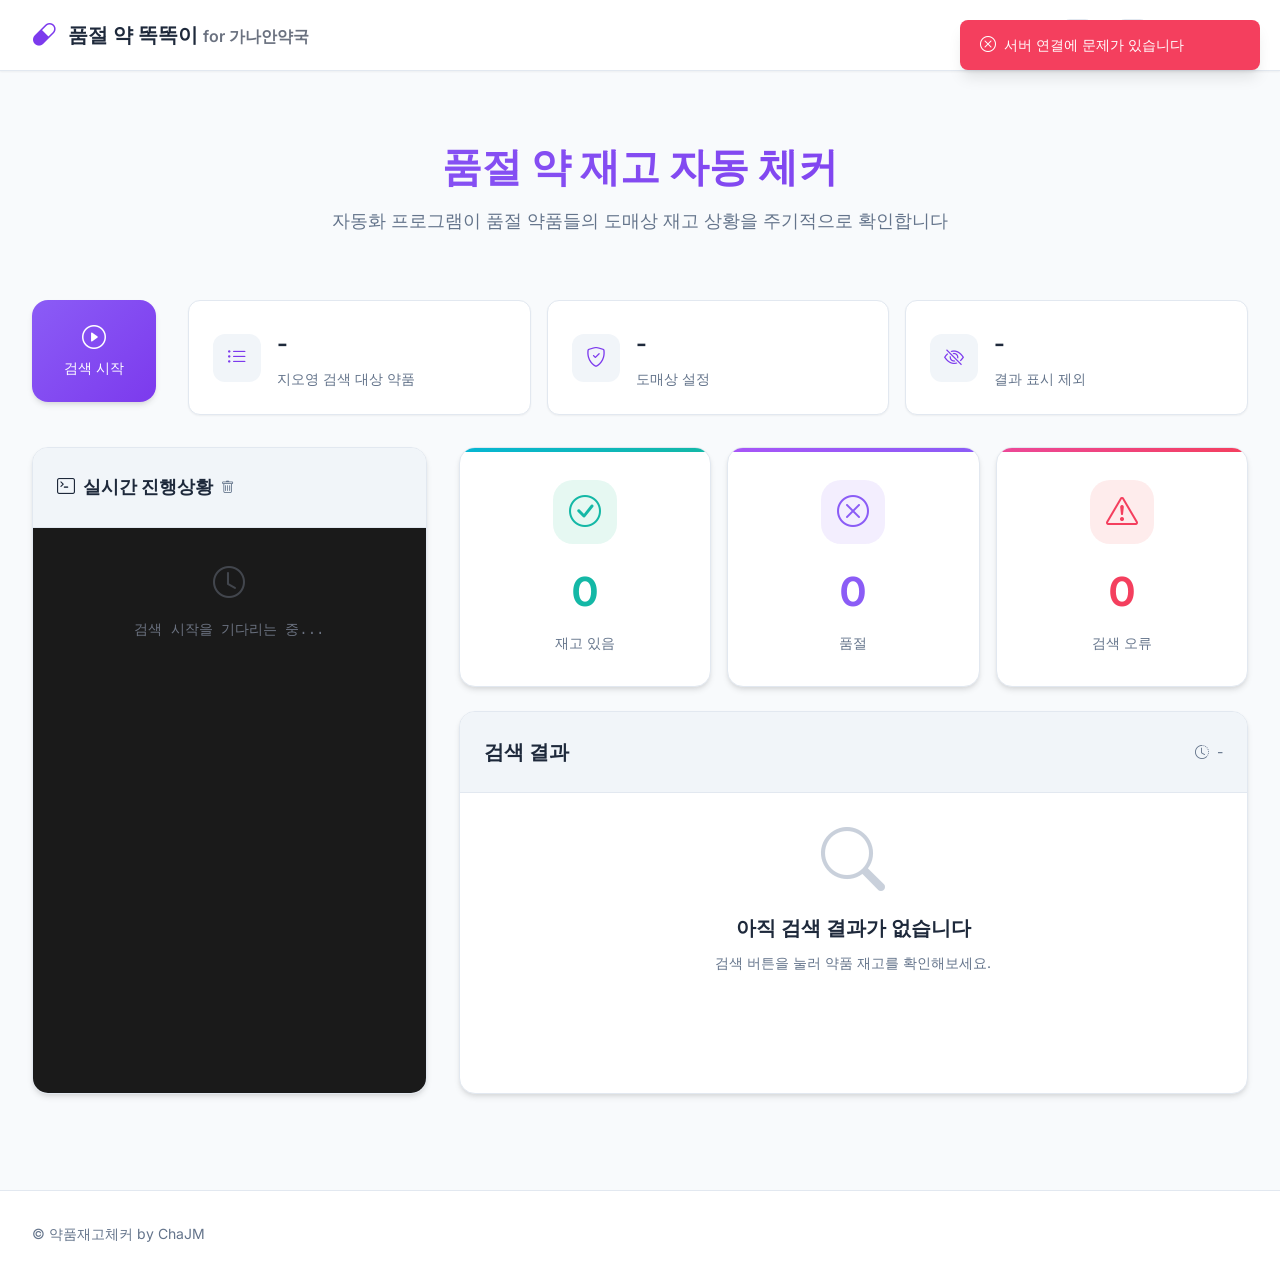
==== templates/index.html @ cde8f696 "Improve toast messages with context-aware search status" ====
<!DOCTYPE html>
<html lang="ko" data-theme="light">
<head>
    <meta charset="UTF-8">
    <meta name="viewport" content="width=device-width, initial-scale=1.0">
    <title>품절 약품 체커 - 스마트 대시보드</title>
    
    <!-- Fonts -->
    <link href="https://fonts.googleapis.com/css2?family=Inter:wght@300;400;500;600;700&display=swap" rel="stylesheet">
    <!-- Bootstrap Icons -->
    <link href="https://cdn.jsdelivr.net/npm/bootstrap-icons@1.11.0/font/bootstrap-icons.css" rel="stylesheet">
    
    <!-- Custom CSS -->
    <link href="/static/css/main.css" rel="stylesheet">
    <link href="/static/css/modals.css" rel="stylesheet">
    <link href="/static/css/tooltips.css" rel="stylesheet">
    <link href="/static/css/search-results.css" rel="stylesheet">
    <link href="/static/css/animations.css" rel="stylesheet">
</head>
<body>
    <!-- 상단 네비게이션 -->
    <nav class="top-nav">
        <div class="nav-content">
            <div class="nav-brand">
                <i class="bi bi-capsule"></i>
                <span>품절 약 똑똑이 <span style="color: #6b7280; font-size: 0.8em;">for 가나안약국</span></span>
            </div>
            <div class="nav-controls">
                <button id="systemSettingsBtn" class="system-settings-btn" title="시스템 설정">
                    <i class="bi bi-gear"></i>
                </button>
                <button id="themeToggle" class="theme-toggle" title="다크모드 전환">
                    <i class="bi bi-moon"></i>
                </button>
                <div class="connection-status">
                    <div id="connectionDot" class="status-dot"></div>
                    <span id="connectionText">연결 확인 중...</span>
                </div>
            </div>
        </div>
    </nav>

    <!-- 메인 컨테이너 -->
    <main class="main-container">
        <!-- 대시보드 헤더 -->
        <section class="dashboard-header">
            <h1>품절 약 재고 자동 체커</h1>
            <p class="subtitle">자동화 프로그램이 품절 약품들의 도매상 재고 상황을 주기적으로 확인합니다</p>
        </section>

        <!-- 컨트롤 패널 -->
        <section class="control-panel">
            <div class="control-card">
                <button id="actionBtn" class="control-btn primary">
                    <i class="bi bi-play-circle"></i>
                    <span>검색 시작</span>
                </button>
            </div>
            
            <!-- 상태 카드들 -->
            <div class="status-grid">
                <div class="status-card" id="drugListCard" style="cursor: pointer;">
                    <div class="status-icon">
                        <i class="bi bi-list-ul"></i>
                    </div>
                    <div class="status-content">
                        <h3 id="drugCount">-</h3>
                        <p>지오영 검색 대상 약품</p>
                    </div>
                </div>
                
                <div class="status-card" id="distributorCard" style="cursor: pointer;">
                    <div class="status-icon">
                        <i class="bi bi-shield-check"></i>
                    </div>
                    <div class="status-content">
                        <h3 id="distributorStatus">-</h3>
                        <p>도매상 설정</p>
                    </div>
                </div>
                
                <div class="status-card" id="exclusionListCard" style="cursor: pointer;">
                    <div class="status-icon">
                        <i class="bi bi-eye-slash"></i>
                    </div>
                    <div class="status-content">
                        <h3 id="exclusionCount">-</h3>
                        <p>결과 표시 제외</p>
                    </div>
                </div>
            </div>
        </section>

        <!-- 검색 결과 섹션 -->
        <section class="results-section">
            <!-- 실시간 로그 -->
            <div class="log-panel">
                <div class="log-header">
                    <h3><i class="bi bi-terminal"></i> 실시간 진행상황</h3>
                    <button id="clearLogBtn" class="clear-btn">
                        <i class="bi bi-trash"></i>
                    </button>
                </div>
                <div id="logContainer" class="log-content">
                    <div class="log-placeholder">
                        <i class="bi bi-clock"></i>
                        <span>검색 시작을 기다리는 중...</span>
                    </div>
                </div>
            </div>

            <!-- 결과 대시보드 -->
            <div class="results-dashboard">
                <!-- 결과 요약 -->
                <div class="results-summary">
                    <div class="summary-card success">
                        <div class="summary-icon">
                            <i class="bi bi-check-circle"></i>
                        </div>
                        <div class="summary-content">
                            <h2 id="foundCount">0</h2>
                            <p>재고 있음</p>
                        </div>
                    </div>
                    
                    <div class="summary-card warning">
                        <div class="summary-icon">
                            <i class="bi bi-x-circle"></i>
                        </div>
                        <div class="summary-content">
                            <h2 id="soldoutCount">0</h2>
                            <p>품절</p>
                        </div>
                    </div>
                    
                    <div class="summary-card danger">
                        <div class="summary-icon">
                            <i class="bi bi-exclamation-triangle"></i>
                        </div>
                        <div class="summary-content">
                            <h2 id="errorCount">0</h2>
                            <p>검색 오류</p>
                        </div>
                    </div>
                </div>

                <!-- 상세 결과 -->
                <div class="detailed-results">
                    <div class="results-header">
                        <h3>검색 결과</h3>
                        <div class="last-update">
                            <i class="bi bi-clock-history"></i>
                            <span id="lastUpdate">-</span>
                        </div>
                    </div>
                    <div id="searchResults" class="results-content">
                        <div class="empty-state">
                            <i class="bi bi-search"></i>
                            <h4>아직 검색 결과가 없습니다</h4>
                            <p>검색 버튼을 눌러 약품 재고를 확인해보세요.</p>
                        </div>
                    </div>
                </div>
            </div>
        </section>
    </main>

    <!-- 푸터 -->
    <footer class="footer">
        <div class="footer-content">
            <span>© 약품재고체커 by ChaJM</span>
        </div>
    </footer>

    <!-- 도매상 설정 모달 -->
    <div id="distributorModal" class="modal">
        <div class="modal-content">
            <div class="modal-header">
                <h2><i class="bi bi-shield-check"></i> 도매상 설정</h2>
                <button class="modal-close" id="closeModal">&times;</button>
            </div>
            <div class="modal-body">
                <form id="distributorForm">
                    <div class="distributor-controls">
                        <div class="controls-left">
                            <span class="controls-info">시스템 설정에서 도매상을 활성화/비활성화할 수 있습니다</span>
                        </div>
                        <div class="controls-right">
                            <button type="button" class="btn-cancel" id="cancelBtn">취소</button>
                            <button type="submit" class="btn-save">저장</button>
                        </div>
                    </div>
                    <div id="distributorList" class="distributor-list">
                        <!-- 동적으로 생성될 도매상 설정 폼들 -->
                    </div>
                </form>
            </div>
        </div>
    </div>

    <!-- 약품 목록 편집 모달 -->
    <div id="drugListModal" class="modal">
        <div class="modal-content">
            <div class="modal-header">
                <h2><i class="bi bi-list-ul"></i>지오영 검색 대상 약품 관리</h2>
                <button class="modal-close" id="closeDrugListModal">&times;</button>
            </div>
            <div class="modal-body">
                <div class="drug-list-controls">
                    <div class="controls-left">
                        <button type="button" class="btn-add-drug" id="addDrugBtn">
                            <i class="bi bi-plus-circle"></i> 약품 추가하기
                        </button>
                    </div>
                    <div class="controls-right">
                        <button type="button" class="btn-cancel" id="cancelDrugListBtn">취소</button>
                        <button type="button" class="btn-save" id="saveDrugListBtn">저장</button>
                    </div>
                </div>
                
                <div id="addDrugForm" class="add-drug-form" style="display: none;">
                    <div class="form-group">
                        <input type="text" id="newDrugName" placeholder="약품명을 입력하세요" maxlength="100">
                        <div class="form-actions">
                            <button type="button" class="btn-confirm" id="confirmAddBtn">확인</button>
                            <button type="button" class="btn-cancel-add" id="cancelAddBtn">취소</button>
                        </div>
                    </div>
                </div>
                
                <div id="drugListContainer" class="drug-list-container">
                    <!-- 동적으로 생성될 약품 목록 -->
                </div>
            </div>
        </div>
    </div>

    <!-- 결과 표시 제외 목록 편집 모달 -->
    <div id="exclusionListModal" class="modal">
        <div class="modal-content">
            <div class="modal-header">
                <h2><i class="bi bi-eye-slash"></i> 결과 표시 제외 목록 관리</h2>
                <button class="modal-close" id="closeExclusionListModal">&times;</button>
            </div>
            <div class="modal-body">
                <div class="exclusion-list-controls">
                    <div class="controls-left">
                        <span class="controls-info" id="exclusionInfoText">고정하지 않은 항목은 일정 기간 후 다시 알림 대상이 됩니다</span>
                    </div>
                    <div class="controls-right">
                        <button type="button" class="btn-cancel" id="cancelExclusionListBtn">취소</button>
                        <button type="button" class="btn-save" id="saveExclusionListBtn">저장</button>
                    </div>
                </div>
                
                <div id="exclusionListContainer" class="exclusion-list-container">
                    <!-- 동적으로 생성될 결과 표시 제외 목록 -->
                </div>
            </div>
        </div>
    </div>

    <!-- 시스템 설정 모달 -->
    <div id="systemSettingsModal" class="modal">
        <div class="modal-content">
            <div class="modal-header">
                <h2><i class="bi bi-gear"></i> 시스템 설정</h2>
                <button class="modal-close" id="closeSystemSettingsModal">&times;</button>
            </div>
            <div class="modal-body">
                <form id="systemSettingsForm">
                    <div class="system-settings-controls">
                        <div class="controls-left">
                            <span class="controls-info">시스템 변수, 도매상 활성화 설정</span>
                        </div>
                        <div class="controls-right">
                            <button type="button" class="btn-cancel" id="cancelSystemSettingsBtn">취소</button>
                            <button type="submit" class="btn-save">저장</button>
                        </div>
                    </div>
                    <div class="settings-section">
                        <h3><i class="bi bi-clock"></i> 모니터링 설정</h3>
                        <div class="form-group">
                            <label for="repeatInterval">반복 간격 (분)</label>
                            <input type="number" id="repeatInterval" min="1" max="1440" placeholder="15">
                            <small class="help-text">약품 재고 확인을 반복할 간격을 분 단위로 설정합니다</small>
                        </div>
                        <div class="form-group">
                            <label for="alertExclusionDays">결과 표시 제외 기간 (일)</label>
                            <input type="number" id="alertExclusionDays" min="1" max="365" placeholder="7">
                            <small class="help-text">결과 표시 제외 목록에 추가된 항목이 유지되는 기간입니다</small>
                        </div>
                    </div>
                    <div class="settings-section">
                        <h3><i class="bi bi-shop"></i> 도매상 활성화</h3>
                        <small class="help-text" style="display:block; margin-bottom: 1rem;">활성화된 도매상만 도매상 설정에서 아이디/비밀번호를 입력할 수 있습니다</small>
                        <div id="systemDistributorEnables" class="distributor-enables-list">
                            <!-- JS로 동적 생성 -->
                        </div>
                    </div>
                </form>
            </div>
        </div>
    </div>

    <!-- Custom JS -->
    <script src="/static/js/notification-manager.js"></script>
    <script src="/static/js/websocket-manager.js"></script>
    <script src="/static/js/tooltip-manager.js"></script>
    <script src="/static/js/main.js"></script>
    <script src="/static/js/distributor-modal.js"></script>
    <script src="/static/js/drug-list-modal.js"></script>
    <script src="/static/js/exclusion-list-modal.js"></script>
    <script src="/static/js/system-settings-modal.js"></script>
</body>
</html>
---- static/css/main.css ----
/* 약품 재고 체크 - 모던 대시보드 스타일 */

/* ============= CSS 변수 및 기본 설정 ============= */
:root {
  /* 라이트 테마 */
  --bg-primary: #ffffff;
  --bg-secondary: #f8fafc;
  --bg-tertiary: #f1f5f9;
  --text-primary: #1e293b;
  --text-secondary: #64748b;
  --text-muted: #94a3b8;
  --border-color: #e2e8f0;
  --shadow-sm: 0 1px 2px 0 rgba(0, 0, 0, 0.05);
  --shadow-md: 0 4px 6px -1px rgba(0, 0, 0, 0.1), 0 2px 4px -1px rgba(0, 0, 0, 0.06);
  --shadow-lg: 0 10px 15px -3px rgba(0, 0, 0, 0.1), 0 4px 6px -2px rgba(0, 0, 0, 0.05);
  
  /* 브랜드 컬러 - 모던하고 세련된 색상 조합 */
  --primary: #7c3aed;      /* 보라색 - 메인 액센트 */
  --primary-dark: #6d28d9;  /* 진한 보라 */
  --success: #14b8a6;      /* 청록색 - 긍정적 상태 */
  --warning: #8b5cf6;      /* 연보라 - 주의 상태 */
  --danger: #f43f5e;       /* 로즈핑크 - 긴급/오류 */
  
  /* 그라디언트 - 세련된 현대적 그라데이션 */
  --gradient-primary: linear-gradient(135deg, #8b5cf6 0%, #7c3aed 100%);
  --gradient-success: linear-gradient(135deg, #06b6d4 0%, #14b8a6 100%);
  --gradient-warning: linear-gradient(135deg, #a855f7 0%, #8b5cf6 100%);
  --gradient-danger: linear-gradient(135deg, #ec4899 0%, #f43f5e 100%);
}

/* 다크 테마 */
[data-theme="dark"] {
  --bg-primary: #0f172a;
  --bg-secondary: #1e293b;
  --bg-tertiary: #334155;
  --text-primary: #f8fafc;
  --text-secondary: #cbd5e1;
  --text-muted: #94a3b8;
  --border-color: #334155;
}

/* ============= 기본 요소 스타일링 ============= */
* {
  margin: 0;
  padding: 0;
  box-sizing: border-box;
}

body {
  font-family: 'Inter', -apple-system, BlinkMacSystemFont, 'Segoe UI', sans-serif;
  background: var(--bg-secondary);
  color: var(--text-primary);
  line-height: 1.6;
  transition: all 0.3s ease;
}

/* ============= 네비게이션 ============= */
.top-nav {
  background: var(--bg-primary);
  border-bottom: 1px solid var(--border-color);
  box-shadow: var(--shadow-sm);
  position: sticky;
  top: 0;
  z-index: 100;
}

.nav-content {
  max-width: 1400px;
  margin: 0 auto;
  padding: 1rem 2rem;
  display: flex;
  justify-content: space-between;
  align-items: center;
}

.nav-brand {
  display: flex;
  align-items: center;
  gap: 0.75rem;
  font-size: 1.25rem;
  font-weight: 600;
  color: var(--text-primary);
}

.nav-brand i {
  font-size: 1.5rem;
  color: var(--primary);
}

.nav-controls {
  display: flex;
  align-items: center;
  gap: 1.5rem;
}

.system-settings-btn, .theme-toggle {
  background: none;
  border: 1px solid var(--border-color);
  border-radius: 8px;
  padding: 0.5rem;
  color: var(--text-secondary);
  cursor: pointer;
  transition: all 0.2s ease;
}

.system-settings-btn:hover, .theme-toggle:hover {
  background: var(--bg-tertiary);
  color: var(--text-primary);
}

.connection-status {
  display: flex;
  align-items: center;
  gap: 0.5rem;
  font-size: 0.875rem;
  color: var(--text-secondary);
}

/* ============= 메인 컨테이너 ============= */
.main-container {
  max-width: 1400px;
  margin: 0 auto;
  padding: 2rem;
  display: flex;
  flex-direction: column;
  gap: 2rem;
}

/* ============= 대시보드 헤더 ============= */
.dashboard-header {
  text-align: center;
  padding: 2rem 0;
}

.dashboard-header h1 {
  font-size: 2.5rem;
  font-weight: 700;
  background: var(--gradient-primary);
  -webkit-background-clip: text;
  -webkit-text-fill-color: transparent;
  background-clip: text;
  margin-bottom: 0.5rem;
}

.subtitle {
  font-size: 1.125rem;
  color: var(--text-secondary);
  margin: 0;
}

/* ============= 컨트롤 패널 ============= */
.control-panel {
  display: grid;
  grid-template-columns: auto 1fr;
  gap: 2rem;
  align-items: start;
}

.control-card {
  display: flex;
  gap: 1rem;
}

.control-btn {
  display: flex;
  flex-direction: column;
  align-items: center;
  gap: 0.5rem;
  padding: 1.5rem 2rem;
  border: none;
  border-radius: 16px;
  font-size: 0.875rem;
  font-weight: 500;
  cursor: pointer;
  transition: all 0.3s ease;
  min-width: 120px;
  position: relative;
  overflow: hidden;
}

.control-btn i {
  font-size: 1.5rem;
}

.control-btn.primary {
  background: var(--gradient-primary);
  color: white;
  box-shadow: var(--shadow-md);
}

.control-btn.primary:hover:not(:disabled) {
  transform: translateY(-2px);
  box-shadow: var(--shadow-lg);
}

.control-btn.danger {
  background: var(--gradient-danger);
  color: white;
  box-shadow: var(--shadow-md);
}

.control-btn:disabled {
  opacity: 0.5;
  cursor: not-allowed;
  transform: none !important;
}

/* ============= 상태 그리드 ============= */
.status-grid {
  display: grid;
  grid-template-columns: repeat(auto-fit, minmax(200px, 1fr));
  gap: 1rem;
}

.status-card {
  background: var(--bg-primary);
  border: 1px solid var(--border-color);
  border-radius: 12px;
  padding: 1.5rem;
  display: flex;
  align-items: center;
  gap: 1rem;
  transition: all 0.3s ease;
  box-shadow: var(--shadow-sm);
}

.status-card:hover {
  transform: translateY(-2px);
  box-shadow: var(--shadow-md);
}

.status-icon {
  width: 48px;
  height: 48px;
  background: var(--bg-tertiary);
  border-radius: 12px;
  display: flex;
  align-items: center;
  justify-content: center;
  color: var(--primary);
  font-size: 1.25rem;
}

.status-content h3 {
  font-size: 1.5rem;
  font-weight: 600;
  color: var(--text-primary);
  margin-bottom: 0.25rem;
}

.status-content p {
  font-size: 0.875rem;
  color: var(--text-secondary);
  margin: 0;
}

/* ============= 결과 섹션 ============= */
.results-section {
  display: grid;
  grid-template-columns: 1fr 2fr;
  gap: 2rem;
}

/* ============= 로그 패널 ============= */
.log-panel {
  background: var(--bg-primary);
  border: 1px solid var(--border-color);
  border-radius: 16px;
  box-shadow: var(--shadow-md);
  overflow: hidden;
  display: flex;
  flex-direction: column;
  max-height: 850px;
}

.log-header {
  padding: 1.5rem;
  border-bottom: 1px solid var(--border-color);
  display: flex;
  justify-content: between;
  align-items: center;
  background: var(--bg-tertiary);
}

.log-header h3 {
  font-size: 1.125rem;
  font-weight: 600;
  color: var(--text-primary);
  margin: 0;
  display: flex;
  align-items: center;
  gap: 0.5rem;
}

.clear-btn {
  background: none;
  border: none;
  color: var(--text-secondary);
  cursor: pointer;
  padding: 0.5rem;
  border-radius: 6px;
  transition: all 0.2s ease;
}

.clear-btn:hover {
  background: var(--bg-secondary);
  color: var(--text-primary);
}

.log-content {
  flex: 1;
  overflow-y: auto;
  background: #1a1a1a;
  color: #ffffff;
  font-family: 'JetBrains Mono', 'Fira Code', 'Consolas', monospace;
  font-size: 0.875rem;
  line-height: 1.6;
}

.log-placeholder {
  padding: 2rem;
  text-align: center;
  color: #6b7280;
  display: flex;
  flex-direction: column;
  align-items: center;
  gap: 0.5rem;
}

.log-placeholder i {
  font-size: 2rem;
  opacity: 0.5;
}

/* 로그 라인 스타일 */
.log-line {
  padding: 0.5rem 1rem;
  border-bottom: 1px solid rgba(255, 255, 255, 0.05);
  white-space: pre-wrap;
  word-break: break-word;
}

.log-line:last-child {
  border-bottom: none;
}

.log-line.log-info { color: #d1d5db; }
.log-line.log-success { color: #d1d5db; }
.log-line.log-warning { color: #d1d5db; }
.log-line.log-error { color: #d1d5db; }
.log-line.log-search { color: #d1d5db; }

/* 스크롤바 스타일링 */
.log-content::-webkit-scrollbar {
  width: 6px;
}

.log-content::-webkit-scrollbar-track {
  background: #2a2a2a;
}

.log-content::-webkit-scrollbar-thumb {
  background: #4a4a4a;
  border-radius: 3px;
}

.log-content::-webkit-scrollbar-thumb:hover {
  background: #6a6a6a;
}

/* ============= 결과 대시보드 ============= */
.results-dashboard {
  display: flex;
  flex-direction: column;
  gap: 1.5rem;
}

/* ============= 결과 요약 ============= */
.results-summary {
  display: grid;
  grid-template-columns: repeat(3, 1fr);
  gap: 1rem;
}

.summary-card {
  background: var(--bg-primary);
  border: 1px solid var(--border-color);
  border-radius: 16px;
  padding: 2rem;
  text-align: center;
  box-shadow: var(--shadow-md);
  transition: all 0.3s ease;
  position: relative;
  overflow: hidden;
}

.summary-card::before {
  content: '';
  position: absolute;
  top: 0;
  left: 0;
  right: 0;
  height: 4px;
  background: var(--gradient-primary);
}

.summary-card.success::before {
  background: var(--gradient-success);
}

.summary-card.warning::before {
  background: var(--gradient-warning);
}

.summary-card.danger::before {
  background: var(--gradient-danger);
}

.summary-card:hover {
  transform: translateY(-4px);
  box-shadow: var(--shadow-lg);
}

.summary-icon {
  width: 64px;
  height: 64px;
  margin: 0 auto 1rem;
  border-radius: 20px;
  display: flex;
  align-items: center;
  justify-content: center;
  font-size: 2rem;
}

.summary-card.success .summary-icon {
  background: rgba(16, 185, 129, 0.1);
  color: var(--success);
}

.summary-card.warning .summary-icon {
  background: rgba(139, 92, 246, 0.1);
  color: var(--warning);
}

.summary-card.danger .summary-icon {
  background: rgba(239, 68, 68, 0.1);
  color: var(--danger);
}

.summary-content h2 {
  font-size: 2.5rem;
  font-weight: 700;
  margin-bottom: 0.5rem;
}

.summary-card.success h2 { color: var(--success); }
.summary-card.warning h2 { color: var(--warning); }
.summary-card.danger h2 { color: var(--danger); }

.summary-content p {
  font-size: 0.875rem;
  font-weight: 500;
  color: var(--text-secondary);
  margin: 0;
}

/* ============= 상세 결과 ============= */
.detailed-results {
  background: var(--bg-primary);
  border: 1px solid var(--border-color);
  border-radius: 16px;
  box-shadow: var(--shadow-md);
  overflow: hidden;
}

.results-header {
  padding: 1.5rem;
  border-bottom: 1px solid var(--border-color);
  display: flex;
  justify-content: space-between;
  align-items: center;
  background: var(--bg-tertiary);
}

.results-header h3 {
  font-size: 1.25rem;
  font-weight: 600;
  color: var(--text-primary);
  margin: 0;
}

.last-update {
  display: flex;
  align-items: center;
  gap: 0.5rem;
  font-size: 0.875rem;
  color: var(--text-secondary);
}

.results-content {
  padding: 1rem;
  min-height: 300px;
}
/* 3열 결과 컬럼 구성 */
.results-columns {
  display: grid;
  grid-template-columns: repeat(3, 1fr);
  gap: 1rem;
}

.results-col {
  background: var(--bg-primary);
  border: 1px solid var(--border-color);
  border-radius: 12px;
  overflow: hidden;
  box-shadow: var(--shadow-sm);
}


.col-body {
  padding: 0.75rem;
  display: flex;
  flex-direction: column;
  gap: 0.5rem;
  max-height: 380px;
  overflow-y: auto;
}

/* 반응형 */
@media (max-width: 1200px) {
  .results-columns { grid-template-columns: 1fr; }
}

.empty-state {
  text-align: center;
  color: var(--text-secondary);
}

.empty-state i {
  font-size: 4rem;
  color: var(--text-muted);
  margin-bottom: 1rem;
  opacity: 0.5;
}

.empty-state h4 {
  font-size: 1.25rem;
  font-weight: 600;
  margin-bottom: 0.5rem;
  color: var(--text-primary);
}

.empty-state p {
  font-size: 0.875rem;
  margin: 0;
}

/* ============= 상태 점 ============= */
.status-dot {
  width: 8px;
  height: 8px;
  border-radius: 50%;
  background: var(--text-muted);
  animation: pulse 2s infinite;
}

.status-dot.connected {
  background: var(--success);
}

.status-dot.disconnected {
  background: var(--danger);
}

.status-dot.searching {
  background: var(--warning);
}

@keyframes pulse {
  0%, 100% { opacity: 1; }
  50% { opacity: 0.5; }
}

/* ============= 푸터 ============= */
.footer {
  background: var(--bg-primary);
  border-top: 1px solid var(--border-color);
  margin-top: 4rem;
}

.footer-content {
  max-width: 1400px;
  margin: 0 auto;
  padding: 2rem;
  display: flex;
  justify-content: space-between;
  align-items: center;
  font-size: 0.875rem;
  color: var(--text-secondary);
}

/* ============= 반응형 디자인 ============= */
@media (max-width: 1200px) {
  .results-section {
    grid-template-columns: 1fr;
  }
  
  .control-panel {
    grid-template-columns: 1fr;
    text-align: center;
  }
}

@media (max-width: 768px) {
  .main-container {
    padding: 1rem;
  }
  
  .nav-content {
    padding: 1rem;
    flex-direction: column;
    gap: 1rem;
  }
  
  .dashboard-header h1 {
    font-size: 2rem;
  }
  
  .control-card {
    flex-direction: column;
    align-items: stretch;
  }
  
  .status-grid {
    grid-template-columns: 1fr;
  }
  
  .results-summary {
    grid-template-columns: 1fr;
  }
  
  .footer-content {
    flex-direction: column;
    gap: 1rem;
    text-align: center;
  }
  
  .log-content {
    height: 250px;
  }
}

/* ============= 애니메이션 ============= */
.fade-in {
  animation: fadeIn 0.5s ease-in-out;
}

@keyframes fadeIn {
  from { opacity: 0; transform: translateY(20px); }
  to { opacity: 1; transform: translateY(0); }
}

/* ============= 로딩 스피너 ============= */
.loading-spinner {
  display: inline-block;
  width: 16px;
  height: 16px;
  border: 2px solid rgba(255, 255, 255, 0.3);
  border-radius: 50%;
  border-top-color: currentColor;
  animation: spin 0.8s linear infinite;
}

@keyframes spin {
  to { transform: rotate(360deg); }
}

/* ============= 실시간 결과 카드 ============= */
.real-time-results {
    display: flex;
    flex-direction: column;
    gap: 0.75rem;
    max-height: 400px;
    overflow-y: auto;
    padding: 1rem;
}

.drug-result-card {
    background: var(--bg-primary);
    border: 1px solid var(--border-color);
    border-radius: 8px;
    padding: 1rem;
    transition: all 0.3s ease;
    border-left: 4px solid var(--dist-color, var(--text-muted));
}

.drug-header {
    display: flex;
    align-items: center;
    justify-content: space-between;
    margin-bottom: 0.5rem;
}

.drug-title {
    display: flex;
    align-items: center;
    gap: 0.5rem;
}

.drug-actions {
    display: flex;
    align-items: center;
    gap: 0.5rem;
}

.btn-exclusion {
    background: transparent;
    border: 1px solid var(--border-color);
    border-radius: 6px;
    padding: 0.25rem 0.5rem;
    color: var(--text-secondary);
    cursor: pointer;
    font-size: 0.875rem;
    transition: all 0.2s ease;
    display: flex;
    align-items: center;
    justify-content: center;
    min-width: 32px;
    height: 32px;
}

.btn-exclusion:hover {
    background: var(--bg-tertiary);
    color: var(--text-primary);
    border-color: var(--text-secondary);
}

.btn-exclusion:disabled {
    opacity: 0.6;
    cursor: not-allowed;
}

.btn-exclusion.btn-exclusion-added {
    background: var(--success);
    color: white;
    border-color: var(--success);
}

.btn-exclusion.btn-exclusion-added:hover {
    background: var(--success);
    color: white;
    border-color: var(--success);
}

.empty-state-small {
    text-align: center;
    padding: 2rem 1rem;
    color: var(--text-muted);
}

.empty-state-small i {
    font-size: 2rem;
    margin-bottom: 0.5rem;
    opacity: 0.6;
}

.empty-state-small p {
    margin: 0;
    font-size: 0.875rem;
}

.drug-header h5 {
    margin: 0;
    font-size: 0.9rem;
    font-weight: 500;
    color: var(--text-primary);
}

.drug-stock {
    display: flex;
    gap: 1rem;
}

.stock-item {
    font-size: 0.875rem;
    font-weight: 600;
    color: var(--text-primary);
    background: var(--bg-tertiary);
    padding: 0.375rem 0.75rem;
    border-radius: 6px;
    border: 1px solid var(--border-color);
}


/* ============= 유틸리티 클래스 ============= */
.text-center { text-align: center; }
.text-left { text-align: left; }
.text-right { text-align: right; }

.d-flex { display: flex; }
.d-grid { display: grid; }
.d-none { display: none; }

.gap-1 { gap: 0.5rem; }
.gap-2 { gap: 1rem; }
.gap-3 { gap: 1.5rem; }

.mt-1 { margin-top: 0.5rem; }
.mt-2 { margin-top: 1rem; }
.mb-1 { margin-bottom: 0.5rem; }
.mb-2 { margin-bottom: 1rem; }

/* ============= 긴급 알림 팝업 ============= */
.urgent-alert-popup {
  position: fixed;
  top: 0;
  left: 0;
  width: 100%;
  height: 100%;
  background: rgba(0, 0, 0, 0.7);
  backdrop-filter: blur(4px);
  z-index: 9999;
  display: flex;
  align-items: center;
  justify-content: center;
  opacity: 0;
  transition: opacity 0.3s ease;
}

.urgent-alert-popup.show {
  opacity: 1;
}

.urgent-alert-content {
  background: var(--bg-primary);
  border-radius: 16px;
  box-shadow: var(--shadow-lg);
  width: 90%;
  max-width: 500px;
  overflow: hidden;
  transform: scale(0.9);
  transition: transform 0.3s ease;
  border: 3px solid var(--danger);
}

.urgent-alert-popup.show .urgent-alert-content {
  transform: scale(1);
}

.urgent-alert-header {
  background: var(--gradient-danger);
  color: white;
  padding: 1.5rem 2rem;
  display: flex;
  align-items: center;
  gap: 1rem;
  position: relative;
}

.urgent-icon {
  font-size: 1.5rem;
  animation: urgentBell 2s infinite;
}

.urgent-alert-header h3 {
  margin: 0;
  font-size: 1.25rem;
  font-weight: 600;
  flex: 1;
}

.urgent-close-btn {
  background: none;
  border: none;
  color: white;
  cursor: pointer;
  padding: 0.5rem;
  border-radius: 4px;
  transition: background-color 0.2s ease;
}

.urgent-close-btn:hover {
  background: rgba(255, 255, 255, 0.2);
}

.urgent-alert-body {
  padding: 2rem;
}

.urgent-drug-info h4 {
  margin: 0 0 1rem 0;
  color: var(--text-primary);
  font-size: 1.125rem;
  font-weight: 600;
}

.urgent-stock-info {
  display: flex;
  gap: 1rem;
  margin-bottom: 1rem;
}

.urgent-stock-info .stock-item {
  background: var(--bg-secondary);
  padding: 0.5rem 1rem;
  border-radius: 8px;
  font-size: 0.875rem;
  font-weight: 500;
  color: var(--text-secondary);
}

.urgent-distributor {
  margin-bottom: 1rem;
}

.urgent-alert-footer {
  padding: 1rem 2rem 2rem;
  display: flex;
  flex-direction: column;
  gap: 1rem;
}

.auto-close-countdown {
  display: flex;
  justify-content: center;
  align-items: center;
}

.countdown-text {
  font-size: 0.875rem;
  color: var(--text-secondary);
  background: var(--bg-secondary);
  padding: 0.5rem 1rem;
  border-radius: 6px;
  border: 1px solid var(--border-color);
}

.urgent-question {
  text-align: center;
  font-size: 0.95rem;
  color: var(--text-primary);
  font-weight: 500;
  padding: 0.5rem 0;
  line-height: 1.5;
}

.urgent-buttons {
  display: flex;
  justify-content: center;
  gap: 1rem;
}

.urgent-buttons button {
  padding: 0.75rem 2rem;
  border: none;
  border-radius: 8px;
  font-weight: 500;
  font-size: 0.875rem;
  cursor: pointer;
  transition: all 0.2s ease;
  min-width: 80px;
}

.urgent-buttons .btn-cancel {
  background: var(--bg-tertiary);
  color: var(--text-primary);
  border: 1px solid var(--border-color);
}

.urgent-buttons .btn-cancel:hover {
  background: var(--bg-secondary);
  border-color: var(--text-secondary);
}

.urgent-buttons .btn-confirm {
  background: var(--gradient-danger);
  color: white;
}

.urgent-buttons .btn-confirm:hover:not(:disabled) {
  transform: translateY(-1px);
  box-shadow: 0 4px 12px rgba(239, 68, 68, 0.3);
}

.urgent-buttons .btn-confirm:disabled {
  opacity: 0.7;
  cursor: not-allowed;
  transform: none !important;
}

@keyframes urgentBell {
  0%, 50%, 100% { transform: rotate(0deg); }
  10%, 30% { transform: rotate(-10deg); }
  20%, 40% { transform: rotate(10deg); }
}

/* ============= 긴급 로그 스타일 ============= */
.log-urgent {
  background: linear-gradient(90deg, rgba(244, 63, 94, 0.1) 0%, rgba(244, 63, 94, 0.05) 100%);
  border-left: 4px solid var(--danger);
  color: var(--danger);
  font-weight: 600;
  animation: urgentLogPulse 2s infinite;
}

@keyframes urgentLogPulse {
  0%, 100% { opacity: 1; }
  50% { opacity: 0.8; }
}
---- static/css/modals.css ----
/* 모달 스타일 모음 - 도매상 모달 및 약품 목록 모달 */

/* ============= 공통 모달 스타일 ============= */
.modal {
  display: none;
  position: fixed;
  z-index: 1000;
  left: 0;
  top: 0;
  width: 100%;
  height: 100%;
  background-color: rgba(0, 0, 0, 0.5);
  backdrop-filter: blur(4px);
}

.modal.show {
  display: flex;
  align-items: center;
  justify-content: center;
  animation: modalFadeIn 0.3s ease;
}

.modal-content {
  background: var(--bg-primary);
  border-radius: 16px;
  box-shadow: var(--shadow-lg);
  width: 90%;
  max-width: 600px;
  max-height: 80vh;
  overflow: hidden;
  animation: modalSlideIn 0.3s ease;
}

.modal-header {
  display: flex;
  justify-content: space-between;
  align-items: center;
  padding: 1.5rem 2rem;
  border-bottom: 1px solid var(--border-color);
  background: var(--bg-tertiary);
}

.modal-header h2 {
  margin: 0;
  font-size: 1.25rem;
  font-weight: 600;
  color: var(--text-primary);
  display: flex;
  align-items: center;
  gap: 0.5rem;
}

.modal-close {
  background: none;
  border: none;
  font-size: 1.5rem;
  color: var(--text-secondary);
  cursor: pointer;
  padding: 0.25rem;
  border-radius: 4px;
  transition: all 0.2s ease;
}

.modal-close:hover {
  background: var(--bg-secondary);
  color: var(--text-primary);
}

.modal-body {
  padding: 2rem;
  max-height: 60vh;
  overflow-y: auto;
}

/* 모달 액션 버튼 */
.modal-actions {
  display: flex;
  gap: 1rem;
  justify-content: flex-end;
  margin-top: 2rem;
  padding-top: 1.5rem;
  border-top: 1px solid var(--border-color);
}

.btn-cancel, .btn-save {
  padding: 0.75rem 1.5rem;
  border-radius: 8px;
  font-size: 0.875rem;
  font-weight: 500;
  cursor: pointer;
  transition: all 0.2s ease;
  border: none;
}

.btn-cancel {
  background: var(--bg-tertiary);
  color: var(--text-secondary);
}

.btn-cancel:hover {
  background: var(--border-color);
  color: var(--text-primary);
}

.btn-save {
  background: var(--gradient-primary);
  color: white;
  min-width: 80px;
}

.btn-save:hover {
  transform: translateY(-1px);
  box-shadow: var(--shadow-md);
}

.btn-save:disabled,
.btn-save.disabled {
  opacity: 0.5;
  cursor: not-allowed;
  transform: none;
  background: var(--bg-tertiary);
  color: var(--text-muted);
}

.btn-save:disabled:hover,
.btn-save.disabled:hover {
  opacity: 0.5;
  transform: none;
  box-shadow: none;
}

/* 모달 애니메이션 */
@keyframes modalFadeIn {
  from { opacity: 0; }
  to { opacity: 1; }
}

@keyframes modalSlideIn {
  from { 
    opacity: 0; 
    transform: translateY(-50px) scale(0.95);
  }
  to { 
    opacity: 1; 
    transform: translateY(0) scale(1);
  }
}

/* ============= 도매상 모달 전용 스타일 ============= */

/* 도매상 컨트롤 (상단 버튼) */
.distributor-controls {
  display: flex;
  justify-content: space-between;
  align-items: center;
  margin-bottom: 1.5rem;
}

/* 도매상 리스트 */
.distributor-list {
  display: flex;
  flex-direction: column;
  gap: 1.5rem;
}

.distributor-section {
  border: 1px solid var(--border-color);
  border-radius: 12px;
  padding: 1.5rem;
  background: var(--bg-secondary);
}

.distributor-header {
  display: flex;
  align-items: center;
  gap: 1rem;
  margin-bottom: 1rem;
}

.distributor-checkbox {
  display: flex;
  align-items: center;
  gap: 0.5rem;
}

.distributor-checkbox input[type="checkbox"] {
  width: 18px;
  height: 18px;
  accent-color: var(--primary);
  cursor: pointer;
}

.distributor-name {
  font-size: 1.125rem;
  font-weight: 600;
  color: var(--text-primary);
  margin: 0;
}

.distributor-form {
  display: grid;
  grid-template-columns: 1fr 1fr;
  gap: 1rem;
  margin-top: 1rem;
}

.form-group {
  display: flex;
  flex-direction: row;
  align-items: center;
  gap: 0.5rem;
}

.form-group label {
  font-size: 0.875rem;
  font-weight: 500;
  color: var(--text-secondary);
}

.form-group input {
  padding: 0.75rem;
  border: 1px solid var(--border-color);
  border-radius: 8px;
  font-size: 0.875rem;
  background: var(--bg-primary);
  color: var(--text-primary);
  transition: border-color 0.2s ease;
}

.form-group input:focus {
  outline: none;
  border-color: var(--primary);
  box-shadow: 0 0 0 3px rgba(59, 130, 246, 0.1);
}

.form-group input:disabled {
  background: var(--bg-tertiary);
  color: var(--text-muted);
  cursor: not-allowed;
}

/* ============= 커스텀 드롭다운 ============= */
.custom-select {
  position: relative;
  display: inline-block;
}

.custom-select-trigger {
  display: flex;
  align-items: center;
  gap: 0.5rem;
  padding: 0.75rem 0.875rem;
  border: 1px solid var(--border-color);
  border-radius: 8px;
  font-size: 0.875rem;
  background: var(--bg-primary);
  color: var(--text-primary);
  cursor: pointer;
  transition: border-color 0.2s ease, box-shadow 0.2s ease;
  white-space: nowrap;
  min-width: 80px;
}

.custom-select-trigger svg {
  transition: transform 0.2s ease;
  flex-shrink: 0;
  color: var(--text-secondary);
}

.custom-select.open .custom-select-trigger {
  border-color: var(--primary);
  box-shadow: 0 0 0 3px rgba(124, 58, 237, 0.1);
}

.custom-select.open .custom-select-trigger svg {
  transform: rotate(180deg);
}

.custom-select-options {
  position: absolute;
  top: calc(100% + 4px);
  left: 0;
  min-width: 100%;
  background: var(--bg-primary);
  border: 1px solid var(--border-color);
  border-radius: 8px;
  box-shadow: var(--shadow-lg);
  z-index: 200;
  overflow: hidden;
  opacity: 0;
  transform: translateY(-4px);
  pointer-events: none;
  transition: opacity 0.15s ease, transform 0.15s ease;
}

.custom-select.open .custom-select-options {
  opacity: 1;
  transform: translateY(0);
  pointer-events: all;
}

.custom-select-option {
  padding: 0.625rem 0.875rem;
  font-size: 0.875rem;
  color: var(--text-primary);
  cursor: pointer;
  transition: background 0.1s ease;
  white-space: nowrap;
}

.custom-select-option:hover {
  background: var(--bg-secondary);
}

.custom-select-option.selected {
  color: var(--primary);
  font-weight: 600;
  background: var(--bg-tertiary);
}

.custom-select.disabled .custom-select-trigger {
  background: var(--bg-tertiary);
  color: var(--text-muted);
  cursor: not-allowed;
}

/* ============= 약품 목록 모달 전용 스타일 ============= */

/* 약품 추가 컨트롤 */
.drug-list-controls {
  display: flex;
  justify-content: space-between;
  align-items: center;
  margin-bottom: 1.5rem;
}

.controls-left {
  display: flex;
  align-items: center;
}

.controls-right {
  display: flex;
  gap: 0.75rem;
  align-items: center;
  flex-shrink: 0;
  margin-left: 1rem;
}

.btn-add-drug {
  display: flex;
  align-items: center;
  gap: 0.5rem;
  padding: 0.75rem 1rem;
  background: var(--gradient-primary);
  color: white;
  border: none;
  border-radius: 8px;
  font-size: 0.875rem;
  font-weight: 500;
  cursor: pointer;
  transition: all 0.2s ease;
}

.btn-add-drug:hover {
  transform: translateY(-1px);
  box-shadow: var(--shadow-md);
}

.btn-add-drug i {
  font-size: 1rem;
}

/* 약품 추가 폼 */
.add-drug-form {
  background: var(--bg-secondary);
  padding: 1rem;
  border-radius: 8px;
  margin-bottom: 1.5rem;
  border: 1px solid var(--border-color);
}

.add-drug-form .form-group {
  display: flex;
  gap: 0.75rem;
  align-items: center;
}

.add-drug-form input {
  flex: 1;
  padding: 0.75rem;
  border: 1px solid var(--border-color);
  border-radius: 6px;
  font-size: 0.875rem;
  background: var(--bg-primary);
  color: var(--text-primary);
}

.add-drug-form input:focus {
  outline: none;
  border-color: var(--primary);
  box-shadow: 0 0 0 3px rgba(59, 130, 246, 0.1);
}

.form-actions {
  display: flex;
  gap: 0.5rem;
}

.btn-confirm, .btn-cancel-add {
  padding: 0.75rem 1rem;
  border: none;
  border-radius: 6px;
  font-size: 0.875rem;
  font-weight: 500;
  cursor: pointer;
  transition: all 0.2s ease;
}

.btn-confirm {
  background: var(--success);
  color: white;
}

.btn-confirm:hover {
  background: #059669;
}

.btn-cancel-add {
  background: var(--bg-tertiary);
  color: var(--text-secondary);
}

.btn-cancel-add:hover {
  background: var(--border-color);
  color: var(--text-primary);
}

/* 약품 목록 컨테이너 */
.drug-list-container {
  max-height: 400px;
  overflow-y: auto;
  border: 1px solid var(--border-color);
  border-radius: 8px;
  background: var(--bg-primary);
}

/* 빈 목록 상태 */
.empty-drug-list {
  display: flex;
  flex-direction: column;
  align-items: center;
  justify-content: center;
  padding: 3rem 2rem;
  text-align: center;
  color: var(--text-muted);
}

.empty-drug-list i {
  font-size: 3rem;
  margin-bottom: 1rem;
  opacity: 0.5;
}

.empty-drug-list p {
  margin-bottom: 0.5rem;
}

.empty-drug-list .text-muted {
  font-size: 0.875rem;
}

/* 약품 목록 헤더 */
.drug-list-header {
  padding: 1rem;
  background: var(--bg-secondary);
  border-bottom: 1px solid var(--border-color);
  font-weight: 500;
  color: var(--text-secondary);
  font-size: 0.875rem;
}

/* 약품 아이템들 */
.drug-items {
  padding: 0;
}

.drug-item {
  display: flex;
  align-items: center;
  justify-content: space-between;
  padding: 0.75rem 1rem;
  border-bottom: 1px solid var(--border-color);
  transition: background-color 0.2s ease;
}

.drug-item:hover {
  background: var(--bg-secondary);
}

.drug-item:last-child {
  border-bottom: none;
}

/* 새로 추가된 약품 스타일 */
.drug-item.newly-added {
  background: linear-gradient(90deg, rgba(16, 185, 129, 0.1) 0%, rgba(16, 185, 129, 0.05) 100%);
  border-left: 4px solid var(--success);
  animation: newItemGlow 0.5s ease-in-out;
}

.drug-item.newly-added:hover {
  background: linear-gradient(90deg, rgba(16, 185, 129, 0.15) 0%, rgba(16, 185, 129, 0.08) 100%);
}

.drug-item.newly-added .drug-number {
  background: var(--success);
  color: white;
}

.drug-item.newly-added .drug-name {
  color: var(--success);
  font-weight: 600;
}

@keyframes newItemGlow {
  0% {
    transform: scale(1);
    box-shadow: 0 0 0 0 rgba(16, 185, 129, 0.4);
  }
  50% {
    transform: scale(1.02);
    box-shadow: 0 0 0 8px rgba(16, 185, 129, 0.1);
  }
  100% {
    transform: scale(1);
    box-shadow: 0 0 0 0 rgba(16, 185, 129, 0);
  }
}

.drug-info {
  display: flex;
  align-items: center;
  gap: 0.75rem;
}

.drug-number {
  display: flex;
  align-items: center;
  justify-content: center;
  width: 2rem;
  height: 2rem;
  background: var(--bg-tertiary);
  color: var(--text-secondary);
  border-radius: 50%;
  font-size: 0.75rem;
  font-weight: 600;
}

.drug-name {
  font-weight: 500;
  color: var(--text-primary);
}

.drug-remove-btn {
  display: flex;
  align-items: center;
  justify-content: center;
  width: 2rem;
  height: 2rem;
  background: none;
  border: none;
  color: var(--text-muted);
  cursor: pointer;
  border-radius: 4px;
  transition: all 0.2s ease;
}

.drug-remove-btn:hover {
  background: var(--danger);
  color: white;
  transform: scale(1.1);
}

.drug-remove-btn i {
  font-size: 0.875rem;
}

/* 약품 액션 버튼들 */
.drug-actions {
  display: flex;
  align-items: center;
  gap: 0.5rem;
}

.drug-urgent-btn {
  display: flex;
  align-items: center;
  justify-content: center;
  width: 2rem;
  height: 2rem;
  background: none;
  border: none;
  color: var(--text-muted);
  cursor: pointer;
  border-radius: 4px;
  transition: all 0.2s ease;
}

.drug-urgent-btn:hover {
  color: var(--warning);
  background: rgba(139, 92, 246, 0.1);
  transform: scale(1.05);
}

.drug-urgent-btn.urgent {
  color: var(--danger);
  background: rgba(239, 68, 68, 0.1);
}

.drug-urgent-btn.urgent:hover {
  background: rgba(239, 68, 68, 0.2);
  transform: scale(1.05);
}

.drug-urgent-btn i {
  font-size: 0.875rem;
}

/* 긴급 알림 표시 */
.drug-item.urgent {
  background: linear-gradient(90deg, rgba(239, 68, 68, 0.1) 0%, rgba(239, 68, 68, 0.05) 100%);
  border-left: 4px solid var(--danger);
}

.drug-item.urgent:hover {
  background: linear-gradient(90deg, rgba(239, 68, 68, 0.15) 0%, rgba(239, 68, 68, 0.08) 100%);
}

.urgent-indicator {
  color: var(--danger);
  font-size: 0.875rem;
  margin-left: 0.5rem;
  animation: urgentPulse 2s infinite;
}

@keyframes urgentPulse {
  0%, 100% { opacity: 1; }
  50% { opacity: 0.6; }
}

/* ============= 반응형 모달 ============= */
@media (max-width: 768px) {
  .modal-content {
    width: 95%;
    max-height: 90vh;
  }
  
  .modal-header, .modal-body {
    padding: 1rem;
  }
  
  .distributor-form {
    grid-template-columns: 1fr;
  }
  
  .modal-actions {
    flex-direction: column-reverse;
  }
}

/* ============= 결과 표시 제외 모달 전용 스타일 ============= */

/* 결과 표시 제외 컨트롤 */
.exclusion-list-controls {
  display: flex;
  justify-content: space-between;
  align-items: center;
  margin-bottom: 1.5rem;
}

.controls-info {
  color: var(--text-secondary);
  font-size: 0.875rem;
  font-style: italic;
}

/* 결과 표시 제외 목록 컨테이너 */
.exclusion-list-container {
  max-height: 500px;
  overflow-y: auto;
  border: 1px solid var(--border-color);
  border-radius: 8px;
  background: var(--bg-primary);
}

/* 빈 목록 상태 */
.empty-exclusion-list {
  display: flex;
  flex-direction: column;
  align-items: center;
  justify-content: center;
  padding: 3rem 2rem;
  text-align: center;
  color: var(--text-muted);
}

.empty-exclusion-list i {
  font-size: 3rem;
  margin-bottom: 1rem;
  opacity: 0.5;
  color: var(--success);
}

.empty-exclusion-list p {
  margin-bottom: 0.5rem;
}

.empty-exclusion-list .text-muted {
  font-size: 0.875rem;
}

/* 결과 표시 제외 목록 헤더 */
.exclusion-list-header {
  padding: 1rem;
  background: var(--bg-secondary);
  border-bottom: 1px solid var(--border-color);
  font-weight: 500;
  color: var(--text-secondary);
  font-size: 0.875rem;
}

/* 섹션 구분 */
.exclusion-section {
  border-bottom: 1px solid var(--border-color);
}

.exclusion-section:last-child {
  border-bottom: none;
}

.section-title {
  display: flex;
  align-items: center;
  gap: 0.5rem;
  padding: 1rem;
  background: var(--bg-tertiary);
  border-bottom: 1px solid var(--border-color);
  font-weight: 600;
  color: var(--text-primary);
}

.section-title i {
  font-size: 1rem;
}

.section-title small {
  margin-left: auto;
  font-size: 0.75rem;
  color: var(--text-muted);
  font-weight: normal;
}

.pinned-section .section-title {
  background: rgba(59, 130, 246, 0.05);
  color: var(--primary);
}

/* 결과 표시 제외 아이템들 */
.exclusion-items {
  padding: 0;
}

.exclusion-item {
  display: flex;
  align-items: center;
  justify-content: space-between;
  padding: 1rem;
  border-bottom: 1px solid var(--border-color);
  transition: background-color 0.2s ease;
}

.exclusion-item:hover {
  background: var(--bg-secondary);
}

.exclusion-item:last-child {
  border-bottom: none;
}

.exclusion-item.pinned {
  background: rgba(59, 130, 246, 0.02);
}

.exclusion-item.pinned:hover {
  background: rgba(59, 130, 246, 0.05);
}

.exclusion-info {
  flex: 1;
  display: flex;
  flex-direction: column;
  gap: 0.25rem;
}

.exclusion-main {
  display: flex;
  align-items: center;
  gap: 0.5rem;
}

.pin-indicator {
  color: var(--primary);
  font-size: 0.875rem;
}

.exclusion-drug-name {
  font-weight: 500;
  color: var(--text-primary);
  font-size: 0.9rem;
}

.exclusion-meta {
  display: flex;
  align-items: center;
  gap: 0.5rem;
  font-size: 0.8rem;
  color: var(--text-muted);
}

.exclusion-distributor {
  font-weight: 500;
}

.exclusion-separator {
  opacity: 0.5;
}

.exclusion-date {
  font-family: 'Courier New', monospace;
}

/* 결과 표시 제외 액션 버튼들 */
.exclusion-actions {
  display: flex;
  gap: 0.5rem;
  align-items: center;
}

.exclusion-pin-btn, .exclusion-remove-btn {
  display: flex;
  align-items: center;
  justify-content: center;
  width: 2rem;
  height: 2rem;
  background: none;
  border: none;
  cursor: pointer;
  border-radius: 4px;
  transition: all 0.2s ease;
  font-size: 0.875rem;
}

.exclusion-pin-btn {
  color: var(--text-muted);
}

.exclusion-pin-btn:hover {
  background: var(--primary);
  color: white;
  transform: scale(1.1);
}

.exclusion-pin-btn.pinned {
  background: var(--primary);
  color: white;
}

.exclusion-pin-btn.pinned:hover {
  background: var(--text-muted);
}

.exclusion-remove-btn {
  color: var(--text-muted);
}

.exclusion-remove-btn:hover {
  background: var(--danger);
  color: white;
  transform: scale(1.1);
}

/* ============= 시스템 설정 모달 전용 스타일 ============= */

/* 시스템 설정 컨트롤 (상단 버튼) */
.system-settings-controls {
  display: flex;
  justify-content: space-between;
  align-items: center;
  margin-bottom: 1.5rem;
}

/* 설정 섹션 */
.settings-section {
  margin-bottom: 2rem;
}

.settings-section h3 {
  display: flex;
  align-items: center;
  gap: 0.5rem;
  margin: 0 0 1.5rem 0;
  font-size: 1.125rem;
  font-weight: 600;
  color: var(--text-primary);
  padding-bottom: 0.75rem;
  border-bottom: 1px solid var(--border-color);
}

.settings-section h3 i {
  font-size: 1rem;
  color: var(--primary);
}

.settings-section .form-group {
  display: flex;
  flex-direction: column;
  align-items: stretch;
  gap: 0.5rem;
  margin-bottom: 1.5rem;
}

.settings-section .form-group label {
  font-size: 0.875rem;
  font-weight: 600;
  color: var(--text-primary);
}

.settings-section .form-group input {
  padding: 0.75rem;
  border: 1px solid var(--border-color);
  border-radius: 8px;
  font-size: 0.875rem;
  background: var(--bg-primary);
  color: var(--text-primary);
  transition: border-color 0.2s ease;
}

.settings-section .form-group input:focus {
  outline: none;
  border-color: var(--primary);
  box-shadow: 0 0 0 3px rgba(59, 130, 246, 0.1);
}

.help-text {
  font-size: 0.75rem;
  color: var(--text-muted);
  margin-top: 0.25rem;
  line-height: 1.4;
}

/* 시스템 설정 모달 크기 조정 */
#systemSettingsModal .modal-content {
  max-width: 500px;
}

/* ============= 도매상 활성화 목록 (시스템 설정 모달) ============= */

.distributor-enables-list {
  display: flex;
  flex-direction: column;
  gap: 0.5rem;
}

.distributor-enable-item {
  display: flex;
  align-items: center;
  gap: 0.75rem;
  padding: 0.75rem 1rem;
  border: 1px solid var(--border-color);
  border-radius: 8px;
  background: var(--bg-secondary);
  cursor: pointer;
  transition: background 0.15s ease;
  user-select: none;
}

.distributor-enable-item:hover {
  background: var(--bg-tertiary);
}

.distributor-enable-item input[type="checkbox"] {
  width: 17px;
  height: 17px;
  accent-color: var(--primary);
  cursor: pointer;
  flex-shrink: 0;
}

.distributor-enable-item span {
  font-size: 0.9rem;
  font-weight: 500;
  color: var(--text-primary);
}

/* ============= 도매상 설정 모달 — 빈 상태 ============= */

.empty-distributor-settings {
  display: flex;
  flex-direction: column;
  align-items: center;
  justify-content: center;
  padding: 3rem 2rem;
  text-align: center;
  color: var(--text-muted);
}

.empty-distributor-settings i {
  font-size: 2.5rem;
  margin-bottom: 1rem;
  opacity: 0.4;
}

.empty-distributor-settings p {
  margin: 0 0 0.4rem 0;
  font-weight: 500;
  font-size: 1rem;
  color: var(--text-secondary);
}

.empty-distributor-settings small {
  font-size: 0.8rem;
  color: var(--text-muted);
}

/* ============= 색상 선택 드롭다운 (도매상 모달) ============= */
.color-select .custom-select-trigger {
  display: flex;
  align-items: center;
  gap: 0.5rem;
}

.color-preview {
  width: 20px;
  height: 20px;
  border-radius: 50%;
  flex-shrink: 0;
}

.color-select-options {
  display: grid;
  grid-template-columns: repeat(5, 1fr);
  gap: 0.375rem;
  padding: 0.5rem;
}

.color-select-option {
  display: flex;
  align-items: center;
  justify-content: center;
  padding: 0.25rem;
  border-radius: 6px;
  cursor: pointer;
  transition: background 0.15s ease;
}

.color-select-option:hover {
  background: var(--bg-tertiary);
}

.color-select-option.selected {
  background: var(--bg-tertiary);
  box-shadow: inset 0 0 0 2px var(--text-secondary);
}

.color-dot {
  width: 22px;
  height: 22px;
  border-radius: 50%;
}
---- static/css/tooltips.css ----
/* 툴팁 관련 스타일 */

/* 공통 status-card 툴팁 스타일 */
.status-card {
    position: relative;
}

.distributor-tooltip,
.status-tooltip {
    position: absolute;
    top: -10px;
    left: 50%;
    transform: translateX(-50%) translateY(-100%);
    background: var(--bg-primary);
    border: 1px solid var(--border-color);
    border-radius: 8px;
    padding: 0.75rem;
    box-shadow: var(--shadow-lg);
    z-index: 1000;
    min-width: 280px;
    max-width: 350px;
    opacity: 0;
    visibility: hidden;
    transition: all 0.2s ease;
    pointer-events: none;
}

.error-tooltip {
    position: absolute;
    top: 100%;
    left: 50%;
    transform: translateX(-50%);
    background: var(--bg-primary);
    border: 1px solid var(--border-color);
    border-radius: 8px;
    padding: 0.75rem;
    box-shadow: var(--shadow-lg);
    z-index: 1000;
    min-width: 240px;
    max-width: 280px;
    opacity: 0;
    visibility: hidden;
    transition: all 0.2s ease;
    pointer-events: none;
}

.distributor-tooltip::after,
.status-tooltip::after,
.error-tooltip::after {
    content: '';
    position: absolute;
    top: 100%;
    left: 50%;
    transform: translateX(-50%);
    border: 6px solid transparent;
    border-top-color: var(--bg-primary);
}

.distributor-tooltip::before,
.status-tooltip::before,
.error-tooltip::before {
    content: '';
    position: absolute;
    top: 100%;
    left: 50%;
    transform: translateX(-50%);
    border: 7px solid transparent;
    border-top-color: var(--border-color);
    margin-top: 1px;
}

.status-card:hover .distributor-tooltip,
.status-card:hover .status-tooltip {
    opacity: 1;
    visibility: visible;
    transform: translateX(-50%) translateY(-100%) translateY(-5px);
}

.summary-card:hover .error-tooltip,
.summary-card.danger:hover .error-tooltip {
    opacity: 1;
    visibility: visible;
    transform: translateX(-50%) translateY(-100%) translateY(-5px);
}

.tooltip-item {
    display: flex;
    align-items: center;
    gap: 0.5rem;
    padding: 0.2rem 0;
    font-size: 0.875rem;
    color: var(--text-primary);
    min-width: 0; /* flex item이 축소될 수 있도록 */
    text-align: left;
}

.tooltip-item:not(:last-child) {
    border-bottom: 1px solid var(--border-color);
    padding-bottom: 0.3rem;
    margin-bottom: 0.2rem;
}

.tooltip-item span {
    font-weight: 500;
    flex: 1;
    white-space: nowrap;
    overflow: hidden;
    text-overflow: ellipsis;
    min-width: 0; /* 말줄임을 위해 필요 */
}

.tooltip-item i {
    flex-shrink: 0; /* 아이콘은 축소되지 않도록 */
}

.tooltip-more {
    text-align: center;
    padding: 0;
    color: var(--text-muted);
    font-size: 0.7rem;
    font-weight: 600;
    letter-spacing: 0.2rem;
    margin-top: 0;
}

/* 토스트 알림 스타일 */
.toast {
    font-family: var(--font-primary);
    font-size: 0.875rem;
    font-weight: 500;
    box-shadow: 0 4px 12px rgba(0, 0, 0, 0.15);
    border: none;
    backdrop-filter: blur(10px);
}

.toast-success {
    background: linear-gradient(135deg, var(--success) 0%, #059669 100%);
}

.toast-error {
    background: linear-gradient(135deg, var(--danger) 0%, #dc2626 100%);
}
---- static/css/search-results.css ----
/* 검색 결과 관련 스타일 */

/* 검색 결과 그리드 */
.drugs-grid {
    display: grid;
    grid-template-columns: repeat(auto-fit, minmax(250px, 1fr));
    gap: 1rem;
    margin-top: 1rem;
}

.drug-card {
    background: var(--bg-tertiary);
    border-radius: 8px;
    padding: 1rem;
    border-left: 4px solid var(--dist-color, var(--success));
}

.drug-card h5 {
    margin: 0 0 0.5rem 0;
    color: var(--text-primary);
    font-weight: 600;
}

.drug-card-header {
    display: flex;
    justify-content: space-between;
    align-items: center;
    margin-bottom: 0.5rem;
    gap: 0.5rem;
}

.drug-card-header h5 {
    margin: 0;
    flex: 1;
}

.drug-info {
    display: flex;
    gap: 0.5rem;
    flex-wrap: wrap;
}

.stock-badge {
    background: var(--primary);
    color: white;
    padding: 2px 8px;
    border-radius: 4px;
    font-size: 0.75rem;
}

.stock-info {
    color: var(--text-secondary);
    font-size: 0.875rem;
}

/* 알림 및 상태 메시지 */
.alert-success {
    background: rgba(16, 185, 129, 0.1);
    border: 1px solid rgba(16, 185, 129, 0.2);
    border-radius: 8px;
    padding: 1rem;
    color: var(--success);
}

.alert-success h4 {
    margin: 0;
    display: flex;
    align-items: center;
    gap: 0.5rem;
}

.more-drugs {
    background: var(--bg-secondary);
    border: 2px dashed var(--border-color);
    border-radius: 8px;
    padding: 1rem;
    display: flex;
    align-items: center;
    justify-content: center;
    color: var(--text-secondary);
    font-style: italic;
}

/* 실시간 검색 결과 컬럼 스타일 */
.results-columns {
    display: grid;
    grid-template-columns: repeat(auto-fit, minmax(300px, 1fr));
    gap: 1.5rem;
    margin-top: 1rem;
}

.results-col {
    background: var(--bg-secondary);
    border-radius: 12px;
    overflow: hidden;
    border: 1px solid var(--border-color);
}

.col-header {
    padding: 1rem;
    font-weight: 600;
    display: flex;
    align-items: center;
    gap: 0.5rem;
    color: white;
    font-size: 1rem;
}

.col-header.success,
.col-header.warning {
    background: var(--text-secondary);
}


.col-body {
    padding: 1rem;
    max-height: 400px;
    overflow-y: auto;
}

.drug-result-card {
    background: var(--bg-primary);
    border-radius: 8px;
    padding: 0.75rem;
    margin-bottom: 0.75rem;
    border-left: 4px solid var(--dist-color, var(--border-color));
    opacity: 0;
    animation: fadeIn 0.3s ease forwards;
    position: relative;
}

/* 도매상 색상 배경 틴트 */
.drug-result-card::after {
    content: '';
    position: absolute;
    inset: 0;
    border-radius: 8px;
    background: var(--dist-color, transparent);
    opacity: 0.06;
    pointer-events: none;
    z-index: 0;
}

.drug-result-card > * {
    position: relative;
    z-index: 1;
}


.drug-result-card:last-child {
    margin-bottom: 0;
}

.drug-stock {
    display: flex;
    gap: 0.5rem;
    flex-wrap: wrap;
}

.stock-item {
    background: var(--bg-tertiary);
    padding: 0.375rem 0.75rem;
    border-radius: 6px;
    font-size: 0.8rem;
    font-weight: 600;
    color: var(--text-primary);
    border: 1px solid var(--border-color);
}

/* 도매상 배지 스타일 — --dist-color CSS 변수 기반 (하드코딩 없음)
   새 도매상 추가 시 CSS 수정 불필요. 카드의 --dist-color 값이 자동 반영됩니다. */
.distributor-badge {
    padding: 0.25rem 0.5rem;
    border-radius: 12px;
    font-size: 0.8rem;
    font-weight: 600;
    letter-spacing: 0.5px;
    white-space: nowrap;
    flex-shrink: 0;
    background: var(--bg-tertiary);
    color: var(--dist-color, var(--text-primary));
    border: 2px solid var(--dist-color, var(--border-color));
    position: relative;
}

/* drug-header 스타일 개선 */
.drug-header {
    display: flex;
    align-items: center;
    justify-content: space-between;
    gap: 0.5rem;
    margin-bottom: 0.5rem;
}

.drug-title {
    display: flex;
    align-items: center;
    gap: 0.5rem;
    flex: 1;
    min-width: 0;
}

.drug-title h5 {
    margin: 0;
    font-size: 0.9rem;
    font-weight: 600;
    color: var(--text-primary);
    flex: 1;
    min-width: 0; /* flexbox 텍스트 줄임 허용 */
}
---- static/css/animations.css ----
/* 애니메이션 관련 스타일 */

/* 하이라이트 애니메이션 */
.summary-card.highlight {
    animation: highlight 2s ease-in-out;
}

@keyframes highlight {
    0%, 100% { transform: scale(1); }
    50% { transform: scale(1.05); }
}

/* 검색 중 버튼 애니메이션 */
.control-btn.searching {
    background: var(--gradient-warning) !important;
    animation: searching-pulse 1.5s ease-in-out infinite;
}

@keyframes searching-pulse {
    0%, 100% { opacity: 1; }
    50% { opacity: 0.7; }
}

/* 페이드인 애니메이션 */
@keyframes fadeIn {
    from {
        opacity: 0;
        transform: translateY(10px);
    }
    to {
        opacity: 1;
        transform: translateY(0);
    }
}

/* 페이드인 클래스 */
.fade-in {
    animation: fadeIn 0.3s ease forwards;
}
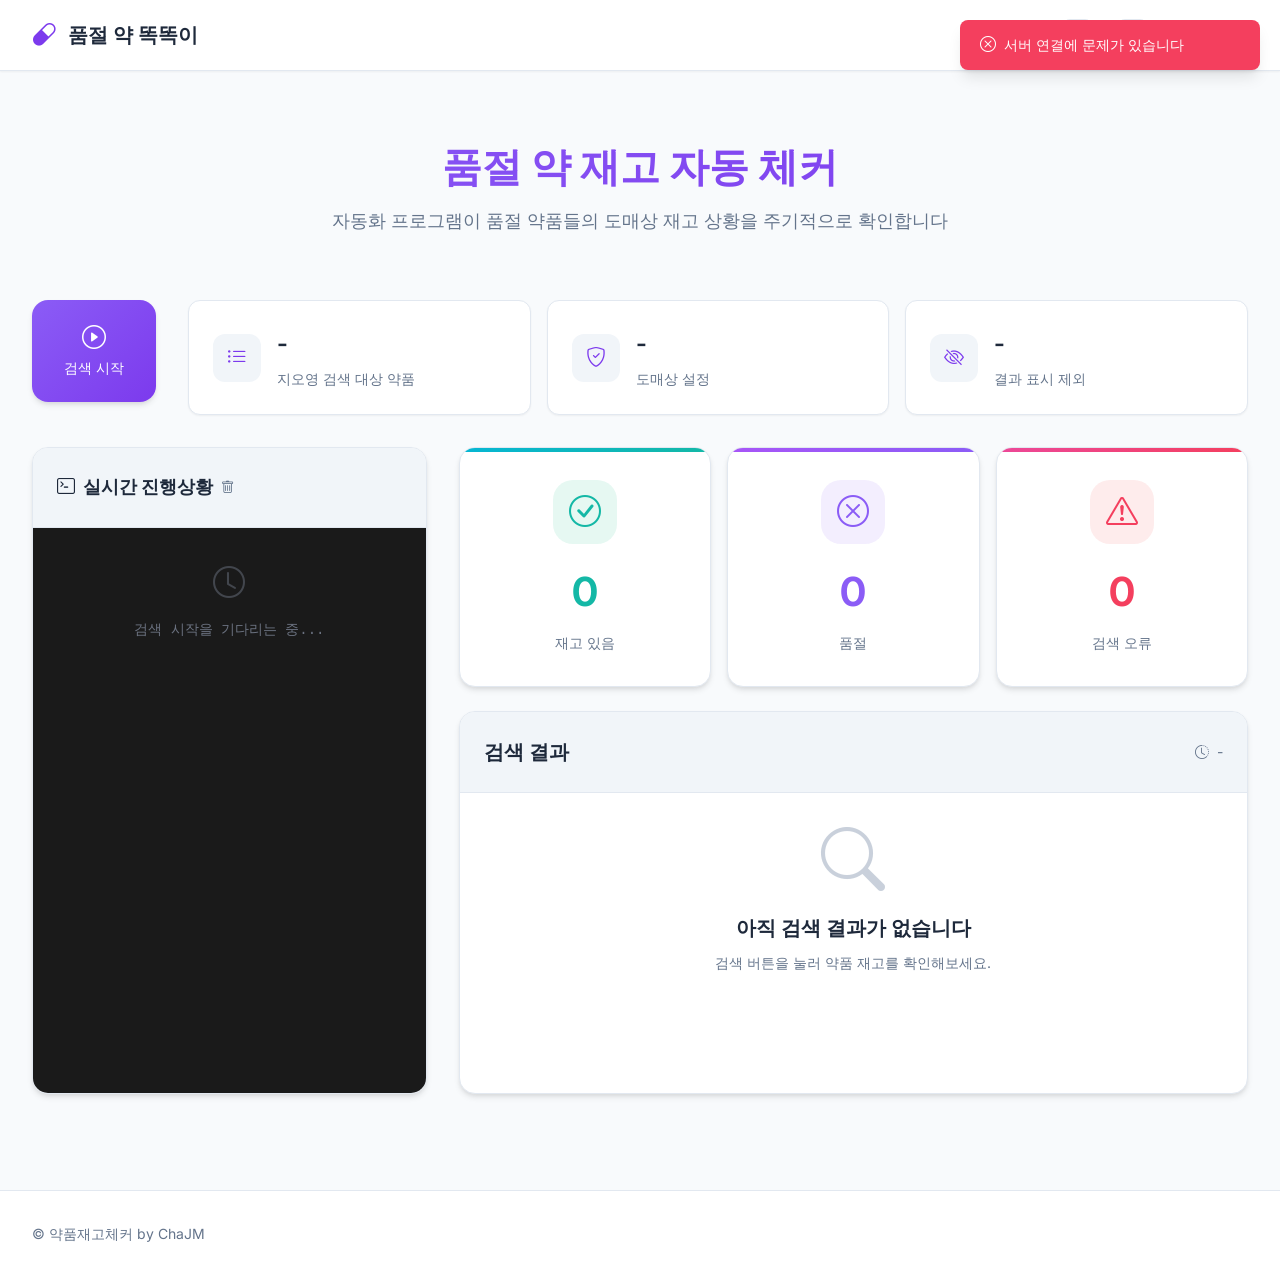
==== commit 46d320c1: "Add build_config.json-based per-pharmacy distributor customization with registry filtering and dynam" ====
--- a/templates/index.html
+++ b/templates/index.html
@@ -23,7 +23,7 @@
         <div class="nav-content">
             <div class="nav-brand">
                 <i class="bi bi-capsule"></i>
-                <span>품절 약 똑똑이 <span style="color: #6b7280; font-size: 0.8em;">for 가나안약국</span></span>
+                <span>품절 약 똑똑이 <span id="pharmacyLabel" style="color: #6b7280; font-size: 0.8em;"></span></span>
             </div>
             <div class="nav-controls">
                 <button id="systemSettingsBtn" class="system-settings-btn" title="시스템 설정">
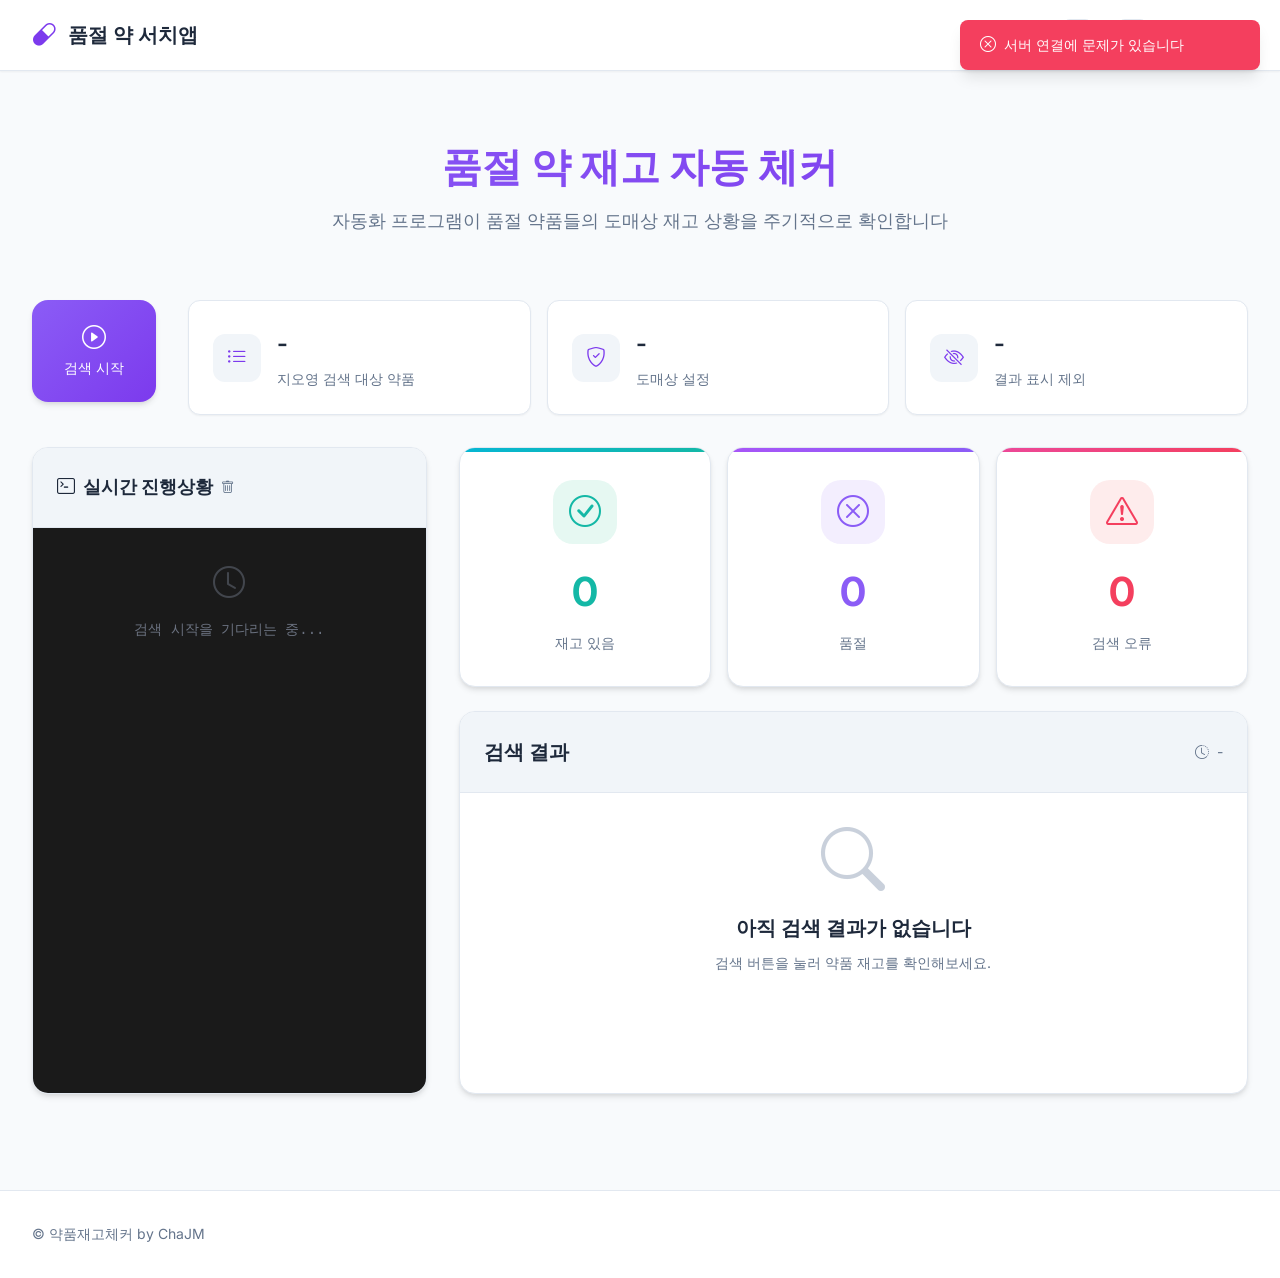
==== commit 95d1f1fc: "minor fix" ====
--- a/templates/index.html
+++ b/templates/index.html
@@ -23,7 +23,7 @@
         <div class="nav-content">
             <div class="nav-brand">
                 <i class="bi bi-capsule"></i>
-                <span>품절 약 똑똑이 <span id="pharmacyLabel" style="color: #6b7280; font-size: 0.8em;"></span></span>
+                <span>품절 약 서치앱 <span id="pharmacyLabel" style="color: #6b7280; font-size: 0.8em;"></span></span>
             </div>
             <div class="nav-controls">
                 <button id="systemSettingsBtn" class="system-settings-btn" title="시스템 설정">
--- a/static/css/modals.css
+++ b/static/css/modals.css
@@ -25,7 +25,7 @@
   border-radius: 16px;
   box-shadow: var(--shadow-lg);
   width: 90%;
-  max-width: 600px;
+  max-width: 700px;
   max-height: 80vh;
   overflow: hidden;
   animation: modalSlideIn 0.3s ease;
@@ -215,6 +215,8 @@
   font-size: 0.875rem;
   font-weight: 500;
   color: var(--text-secondary);
+  white-space: nowrap;
+  flex-shrink: 0;
 }
 
 .form-group input {
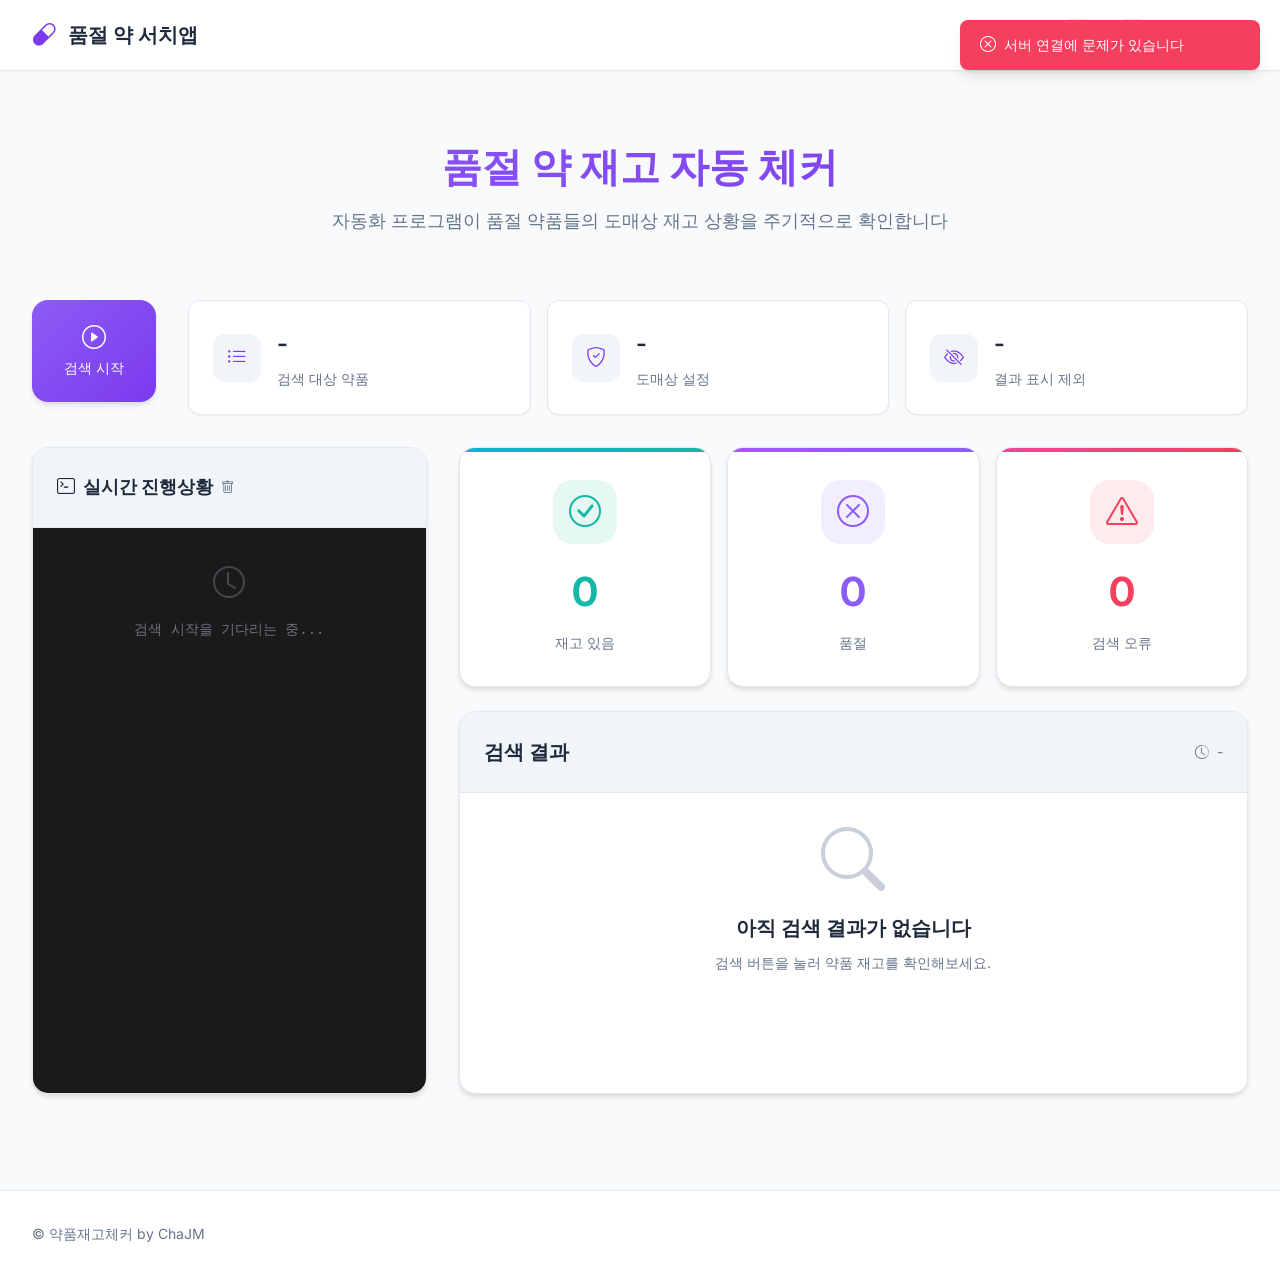
==== commit 513a5419: "Refactor hardcoded Geoweb dependency into a configurable primary distributor via build_config" ====
--- a/templates/index.html
+++ b/templates/index.html
@@ -65,7 +65,7 @@
                     </div>
                     <div class="status-content">
                         <h3 id="drugCount">-</h3>
-                        <p>지오영 검색 대상 약품</p>
+                        <p id="primaryDistributorLabel">검색 대상 약품</p>
                     </div>
                 </div>
                 
@@ -202,7 +202,7 @@
     <div id="drugListModal" class="modal">
         <div class="modal-content">
             <div class="modal-header">
-                <h2><i class="bi bi-list-ul"></i>지오영 검색 대상 약품 관리</h2>
+                <h2><i class="bi bi-list-ul"></i><span id="primaryDistributorModalTitle">검색 대상 약품 관리</span></h2>
                 <button class="modal-close" id="closeDrugListModal">&times;</button>
             </div>
             <div class="modal-body">
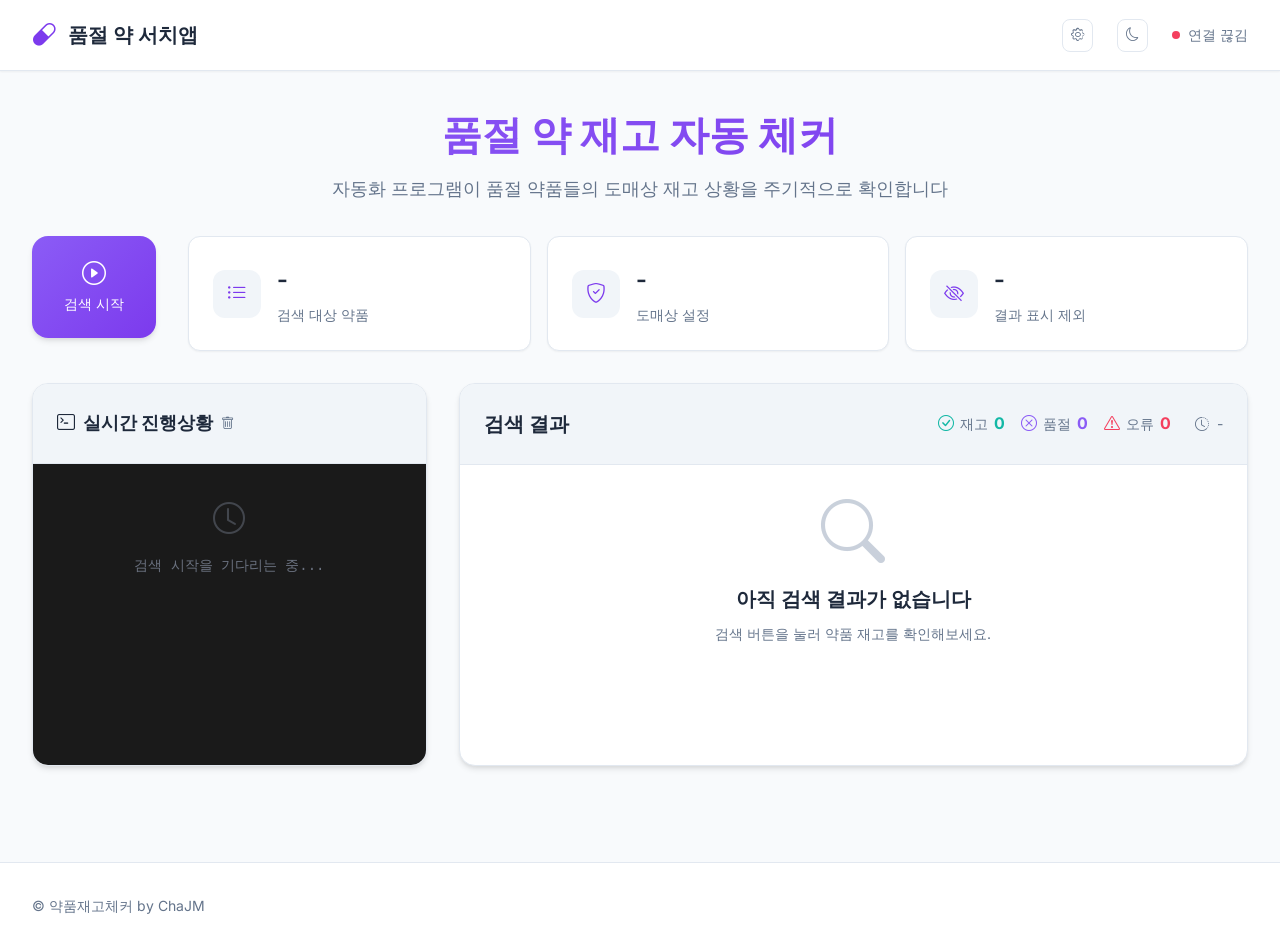
==== commit 22ef6585: "Refactor results summary into inline header stats with a flex-based 2-column layout and strip classi" ====
--- a/templates/index.html
+++ b/templates/index.html
@@ -111,46 +111,32 @@
 
             <!-- 결과 대시보드 -->
             <div class="results-dashboard">
-                <!-- 결과 요약 -->
-                <div class="results-summary">
-                    <div class="summary-card success">
-                        <div class="summary-icon">
-                            <i class="bi bi-check-circle"></i>
-                        </div>
-                        <div class="summary-content">
-                            <h2 id="foundCount">0</h2>
-                            <p>재고 있음</p>
-                        </div>
-                    </div>
-                    
-                    <div class="summary-card warning">
-                        <div class="summary-icon">
-                            <i class="bi bi-x-circle"></i>
-                        </div>
-                        <div class="summary-content">
-                            <h2 id="soldoutCount">0</h2>
-                            <p>품절</p>
-                        </div>
-                    </div>
-                    
-                    <div class="summary-card danger">
-                        <div class="summary-icon">
-                            <i class="bi bi-exclamation-triangle"></i>
-                        </div>
-                        <div class="summary-content">
-                            <h2 id="errorCount">0</h2>
-                            <p>검색 오류</p>
-                        </div>
-                    </div>
-                </div>
-
                 <!-- 상세 결과 -->
                 <div class="detailed-results">
                     <div class="results-header">
                         <h3>검색 결과</h3>
-                        <div class="last-update">
-                            <i class="bi bi-clock-history"></i>
-                            <span id="lastUpdate">-</span>
+                        <div class="results-header-right">
+                            <div class="results-stats">
+                                <span class="stat-item stat-success">
+                                    <i class="bi bi-check-circle"></i>
+                                    <span class="stat-label">재고</span>
+                                    <strong id="foundCount">0</strong>
+                                </span>
+                                <span class="stat-item stat-warning">
+                                    <i class="bi bi-x-circle"></i>
+                                    <span class="stat-label">품절</span>
+                                    <strong id="soldoutCount">0</strong>
+                                </span>
+                                <span class="stat-item stat-danger">
+                                    <i class="bi bi-exclamation-triangle"></i>
+                                    <span class="stat-label">오류</span>
+                                    <strong id="errorCount">0</strong>
+                                </span>
+                            </div>
+                            <div class="last-update">
+                                <i class="bi bi-clock-history"></i>
+                                <span id="lastUpdate">-</span>
+                            </div>
                         </div>
                     </div>
                     <div id="searchResults" class="results-content">
@@ -202,7 +188,7 @@
     <div id="drugListModal" class="modal">
         <div class="modal-content">
             <div class="modal-header">
-                <h2><i class="bi bi-list-ul"></i><span id="primaryDistributorModalTitle">검색 대상 약품 관리</span></h2>
+                <h2><i class="bi bi-list-ul"></i><span id="primaryDistributorModalTitle">검색 대상 약품 관리</span><a id="primaryDistributorSiteLink" href="#" target="_blank" rel="noopener noreferrer" class="distributor-site-link" style="display:none;" title="사이트 열기"><i class="bi bi-box-arrow-up-right"></i></a></h2>
                 <button class="modal-close" id="closeDrugListModal">&times;</button>
             </div>
             <div class="modal-body">
@@ -222,9 +208,12 @@
                     <div class="form-group">
                         <input type="text" id="newDrugName" placeholder="약품명을 입력하세요" maxlength="100">
                         <div class="form-actions">
-                            <button type="button" class="btn-confirm" id="confirmAddBtn">확인</button>
+                            <button type="button" class="btn-confirm" id="confirmAddBtn"><i class="bi bi-search"></i> 검색</button>
                             <button type="button" class="btn-cancel-add" id="cancelAddBtn">취소</button>
                         </div>
+                    </div>
+                    <div id="previewSearchResults" class="preview-search-results" style="display: none;">
+                        <!-- 동적으로 생성될 미리보기 검색 결과 -->
                     </div>
                 </div>
                 
--- a/static/css/main.css
+++ b/static/css/main.css
@@ -129,7 +129,6 @@
 /* ============= 대시보드 헤더 ============= */
 .dashboard-header {
   text-align: center;
-  padding: 2rem 0;
 }
 
 .dashboard-header h1 {
@@ -227,6 +226,7 @@
 .status-card:hover {
   transform: translateY(-2px);
   box-shadow: var(--shadow-md);
+  z-index: 200;
 }
 
 .status-icon {
@@ -373,95 +373,7 @@
   display: flex;
   flex-direction: column;
   gap: 1.5rem;
-}
-
-/* ============= 결과 요약 ============= */
-.results-summary {
-  display: grid;
-  grid-template-columns: repeat(3, 1fr);
-  gap: 1rem;
-}
-
-.summary-card {
-  background: var(--bg-primary);
-  border: 1px solid var(--border-color);
-  border-radius: 16px;
-  padding: 2rem;
-  text-align: center;
-  box-shadow: var(--shadow-md);
-  transition: all 0.3s ease;
-  position: relative;
-  overflow: hidden;
-}
-
-.summary-card::before {
-  content: '';
-  position: absolute;
-  top: 0;
-  left: 0;
-  right: 0;
-  height: 4px;
-  background: var(--gradient-primary);
-}
-
-.summary-card.success::before {
-  background: var(--gradient-success);
-}
-
-.summary-card.warning::before {
-  background: var(--gradient-warning);
-}
-
-.summary-card.danger::before {
-  background: var(--gradient-danger);
-}
-
-.summary-card:hover {
-  transform: translateY(-4px);
-  box-shadow: var(--shadow-lg);
-}
-
-.summary-icon {
-  width: 64px;
-  height: 64px;
-  margin: 0 auto 1rem;
-  border-radius: 20px;
-  display: flex;
-  align-items: center;
-  justify-content: center;
-  font-size: 2rem;
-}
-
-.summary-card.success .summary-icon {
-  background: rgba(16, 185, 129, 0.1);
-  color: var(--success);
-}
-
-.summary-card.warning .summary-icon {
-  background: rgba(139, 92, 246, 0.1);
-  color: var(--warning);
-}
-
-.summary-card.danger .summary-icon {
-  background: rgba(239, 68, 68, 0.1);
-  color: var(--danger);
-}
-
-.summary-content h2 {
-  font-size: 2.5rem;
-  font-weight: 700;
-  margin-bottom: 0.5rem;
-}
-
-.summary-card.success h2 { color: var(--success); }
-.summary-card.warning h2 { color: var(--warning); }
-.summary-card.danger h2 { color: var(--danger); }
-
-.summary-content p {
-  font-size: 0.875rem;
-  font-weight: 500;
-  color: var(--text-secondary);
-  margin: 0;
+  min-height: 0;
 }
 
 /* ============= 상세 결과 ============= */
@@ -471,6 +383,11 @@
   border-radius: 16px;
   box-shadow: var(--shadow-md);
   overflow: hidden;
+  display: flex;
+  flex-direction: column;
+  flex: 1;
+  min-height: 0;
+  max-height: 850px;
 }
 
 .results-header {
@@ -489,6 +406,58 @@
   margin: 0;
 }
 
+.results-header-right {
+  display: flex;
+  align-items: center;
+  gap: 1.5rem;
+  flex-wrap: wrap;
+}
+
+.results-stats {
+  display: flex;
+  align-items: center;
+  gap: 1rem;
+}
+
+.stat-item {
+  display: inline-flex;
+  align-items: center;
+  gap: 0.375rem;
+  font-size: 0.875rem;
+  color: var(--text-secondary);
+  position: relative;
+}
+
+.stat-item i {
+  font-size: 1rem;
+}
+
+.stat-item .stat-label {
+  font-weight: 500;
+}
+
+.stat-item strong {
+  font-weight: 700;
+  font-size: 1rem;
+  color: var(--text-primary);
+  min-width: 1ch;
+}
+
+.stat-item.stat-success i,
+.stat-item.stat-success strong {
+  color: var(--success);
+}
+
+.stat-item.stat-warning i,
+.stat-item.stat-warning strong {
+  color: var(--warning);
+}
+
+.stat-item.stat-danger i,
+.stat-item.stat-danger strong {
+  color: var(--danger);
+}
+
 .last-update {
   display: flex;
   align-items: center;
@@ -500,12 +469,19 @@
 .results-content {
   padding: 1rem;
   min-height: 300px;
-}
-/* 3열 결과 컬럼 구성 */
+  flex: 1;
+  overflow: hidden;
+  display: flex;
+  flex-direction: column;
+}
+/* 결과 컬럼 구성 */
 .results-columns {
   display: grid;
-  grid-template-columns: repeat(3, 1fr);
+  grid-template-columns: repeat(2, 1fr);
+  grid-auto-rows: 1fr;
   gap: 1rem;
+  flex: 1;
+  min-height: 0;
 }
 
 .results-col {
@@ -514,6 +490,9 @@
   border-radius: 12px;
   overflow: hidden;
   box-shadow: var(--shadow-sm);
+  display: flex;
+  flex-direction: column;
+  min-height: 0;
 }
 
 
@@ -522,8 +501,9 @@
   display: flex;
   flex-direction: column;
   gap: 0.5rem;
-  max-height: 380px;
+  flex: 1;
   overflow-y: auto;
+  min-height: 0;
 }
 
 /* 반응형 */
@@ -634,11 +614,18 @@
   .status-grid {
     grid-template-columns: 1fr;
   }
-  
-  .results-summary {
-    grid-template-columns: 1fr;
-  }
-  
+
+  .results-header {
+    flex-direction: column;
+    align-items: flex-start;
+    gap: 0.75rem;
+  }
+
+  .results-header-right {
+    width: 100%;
+    justify-content: space-between;
+  }
+
   .footer-content {
     flex-direction: column;
     gap: 1rem;
--- a/static/css/modals.css
+++ b/static/css/modals.css
@@ -436,6 +436,152 @@
 .btn-cancel-add:hover {
   background: var(--border-color);
   color: var(--text-primary);
+}
+
+/* 미리보기 검색 결과 */
+.preview-search-results {
+  margin-top: 0.75rem;
+  border: 1px solid var(--border-color);
+  border-radius: 8px;
+  background: var(--bg-primary);
+  max-height: 300px;
+  overflow-y: auto;
+}
+
+.preview-search-header {
+  padding: 0.5rem 1rem;
+  font-size: 0.8rem;
+  font-weight: 500;
+  color: var(--text-secondary);
+  border-bottom: 1px solid var(--border-color);
+  background: var(--bg-tertiary);
+  border-radius: 8px 8px 0 0;
+}
+
+.preview-search-items {
+  max-height: 220px;
+  overflow-y: auto;
+}
+
+.preview-search-item {
+  display: flex;
+  justify-content: space-between;
+  align-items: center;
+  padding: 0.625rem 1rem;
+  border-bottom: 1px solid var(--border-color);
+  cursor: pointer;
+  transition: background 0.15s ease;
+  gap: 0.75rem;
+}
+
+.preview-search-item:last-child {
+  border-bottom: none;
+}
+
+.preview-search-item:hover {
+  background: var(--bg-tertiary);
+}
+
+.preview-item-info {
+  display: flex;
+  flex-direction: column;
+  gap: 0.125rem;
+  min-width: 0;
+  flex: 1;
+}
+
+.preview-item-name {
+  font-size: 0.875rem;
+  font-weight: 500;
+  color: var(--text-primary);
+  white-space: nowrap;
+  overflow: hidden;
+  text-overflow: ellipsis;
+}
+
+.preview-item-meta {
+  font-size: 0.75rem;
+  color: var(--text-muted);
+}
+
+.preview-item-stock {
+  font-size: 0.75rem;
+  font-weight: 600;
+  padding: 0.2rem 0.5rem;
+  border-radius: 4px;
+  white-space: nowrap;
+  flex-shrink: 0;
+}
+
+.preview-item-stock.stock-available {
+  background: #d1fae5;
+  color: #065f46;
+}
+
+.preview-item-stock.stock-soldout {
+  background: #fee2e2;
+  color: #991b1b;
+}
+
+[data-theme="dark"] .preview-item-stock.stock-available {
+  background: #064e3b;
+  color: #6ee7b7;
+}
+
+[data-theme="dark"] .preview-item-stock.stock-soldout {
+  background: #7f1d1d;
+  color: #fca5a5;
+}
+
+.preview-search-loading {
+  display: flex;
+  align-items: center;
+  justify-content: center;
+  gap: 0.5rem;
+  padding: 1.5rem;
+  color: var(--text-secondary);
+  font-size: 0.875rem;
+}
+
+.preview-spinner {
+  width: 18px;
+  height: 18px;
+  border: 2px solid var(--border-color);
+  border-top-color: var(--primary);
+  border-radius: 50%;
+  animation: preview-spin 0.8s linear infinite;
+}
+
+@keyframes preview-spin {
+  to { transform: rotate(360deg); }
+}
+
+.preview-search-error {
+  padding: 1rem;
+  text-align: center;
+  color: var(--text-secondary);
+  font-size: 0.875rem;
+}
+
+.preview-search-error p {
+  margin: 0;
+}
+
+.preview-search-fallback {
+  padding: 0.625rem 1rem;
+  border-top: 1px solid var(--border-color);
+  text-align: center;
+}
+
+.preview-search-fallback a {
+  color: var(--text-muted);
+  font-size: 0.8rem;
+  text-decoration: underline;
+  cursor: pointer;
+}
+
+.preview-search-fallback a:hover {
+  color: var(--text-secondary);
 }
 
 /* 약품 목록 컨테이너 */
@@ -1003,6 +1149,24 @@
   font-size: 0.9rem;
   font-weight: 500;
   color: var(--text-primary);
+  flex: 1;
+}
+
+.distributor-site-link {
+  display: flex;
+  align-items: center;
+  justify-content: center;
+  width: 28px;
+  height: 28px;
+  border-radius: 6px;
+  color: var(--text-muted);
+  transition: color 0.15s ease, background 0.15s ease;
+  flex-shrink: 0;
+}
+
+.distributor-site-link:hover {
+  color: var(--primary);
+  background: var(--bg-primary);
 }
 
 /* ============= 도매상 설정 모달 — 빈 상태 ============= */
--- a/static/css/tooltips.css
+++ b/static/css/tooltips.css
@@ -76,8 +76,7 @@
     transform: translateX(-50%) translateY(-100%) translateY(-5px);
 }
 
-.summary-card:hover .error-tooltip,
-.summary-card.danger:hover .error-tooltip {
+.stat-item.stat-danger:hover .error-tooltip {
     opacity: 1;
     visibility: visible;
     transform: translateX(-50%) translateY(-100%) translateY(-5px);
--- a/static/css/search-results.css
+++ b/static/css/search-results.css
@@ -82,20 +82,6 @@
 }
 
 /* 실시간 검색 결과 컬럼 스타일 */
-.results-columns {
-    display: grid;
-    grid-template-columns: repeat(auto-fit, minmax(300px, 1fr));
-    gap: 1.5rem;
-    margin-top: 1rem;
-}
-
-.results-col {
-    background: var(--bg-secondary);
-    border-radius: 12px;
-    overflow: hidden;
-    border: 1px solid var(--border-color);
-}
-
 .col-header {
     padding: 1rem;
     font-weight: 600;
@@ -109,13 +95,6 @@
 .col-header.success,
 .col-header.warning {
     background: var(--text-secondary);
-}
-
-
-.col-body {
-    padding: 1rem;
-    max-height: 400px;
-    overflow-y: auto;
 }
 
 .drug-result-card {
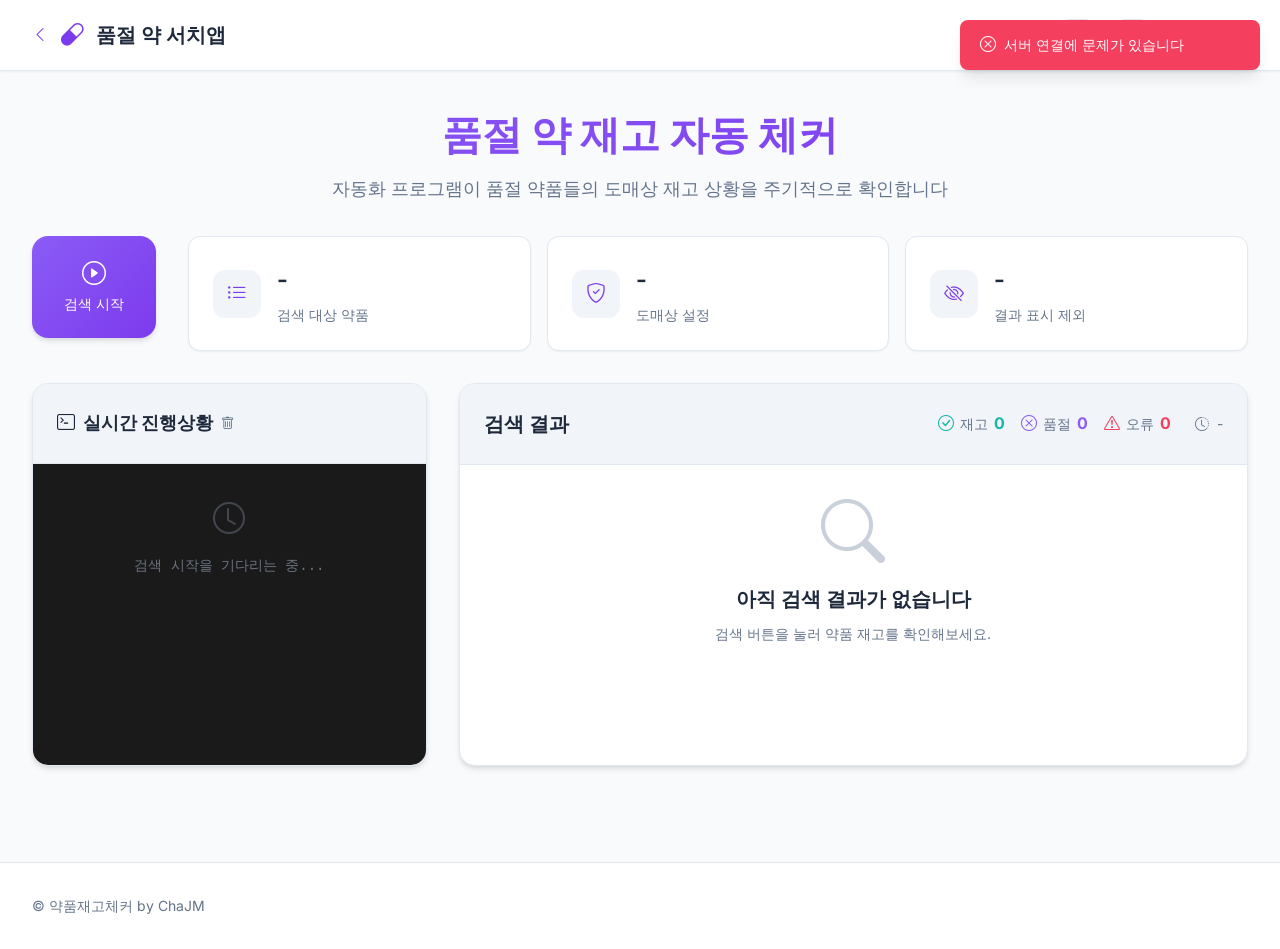
==== commit 78a0db1e: "add home launcher screen with session restore of logs and search results" ====
--- a/templates/index.html
+++ b/templates/index.html
@@ -21,10 +21,11 @@
     <!-- 상단 네비게이션 -->
     <nav class="top-nav">
         <div class="nav-content">
-            <div class="nav-brand">
+            <a href="/" class="nav-brand" title="홈으로 이동" style="text-decoration: none;">
+                <i class="bi bi-chevron-left" style="font-size: 1rem;"></i>
                 <i class="bi bi-capsule"></i>
                 <span>품절 약 서치앱 <span id="pharmacyLabel" style="color: #6b7280; font-size: 0.8em;"></span></span>
-            </div>
+            </a>
             <div class="nav-controls">
                 <button id="systemSettingsBtn" class="system-settings-btn" title="시스템 설정">
                     <i class="bi bi-gear"></i>
--- a/static/css/main.css
+++ b/static/css/main.css
@@ -739,6 +739,41 @@
     border-color: var(--success);
 }
 
+.btn-open-site {
+    background: transparent;
+    border: 1px solid var(--border-color);
+    border-radius: 6px;
+    padding: 0.25rem 0.5rem;
+    color: var(--text-secondary);
+    cursor: pointer;
+    font-size: 0.875rem;
+    transition: all 0.2s ease;
+    display: flex;
+    align-items: center;
+    justify-content: center;
+    min-width: 32px;
+    height: 32px;
+}
+
+.btn-open-site:hover {
+    background: var(--bg-tertiary);
+    color: var(--primary);
+    border-color: var(--primary);
+}
+
+.btn-open-site:disabled {
+    opacity: 0.6;
+    cursor: not-allowed;
+}
+
+.btn-open-site .bi-arrow-repeat.spin {
+    animation: btn-open-site-spin 0.9s linear infinite;
+}
+
+@keyframes btn-open-site-spin {
+    to { transform: rotate(360deg); }
+}
+
 .empty-state-small {
     text-align: center;
     padding: 2rem 1rem;
